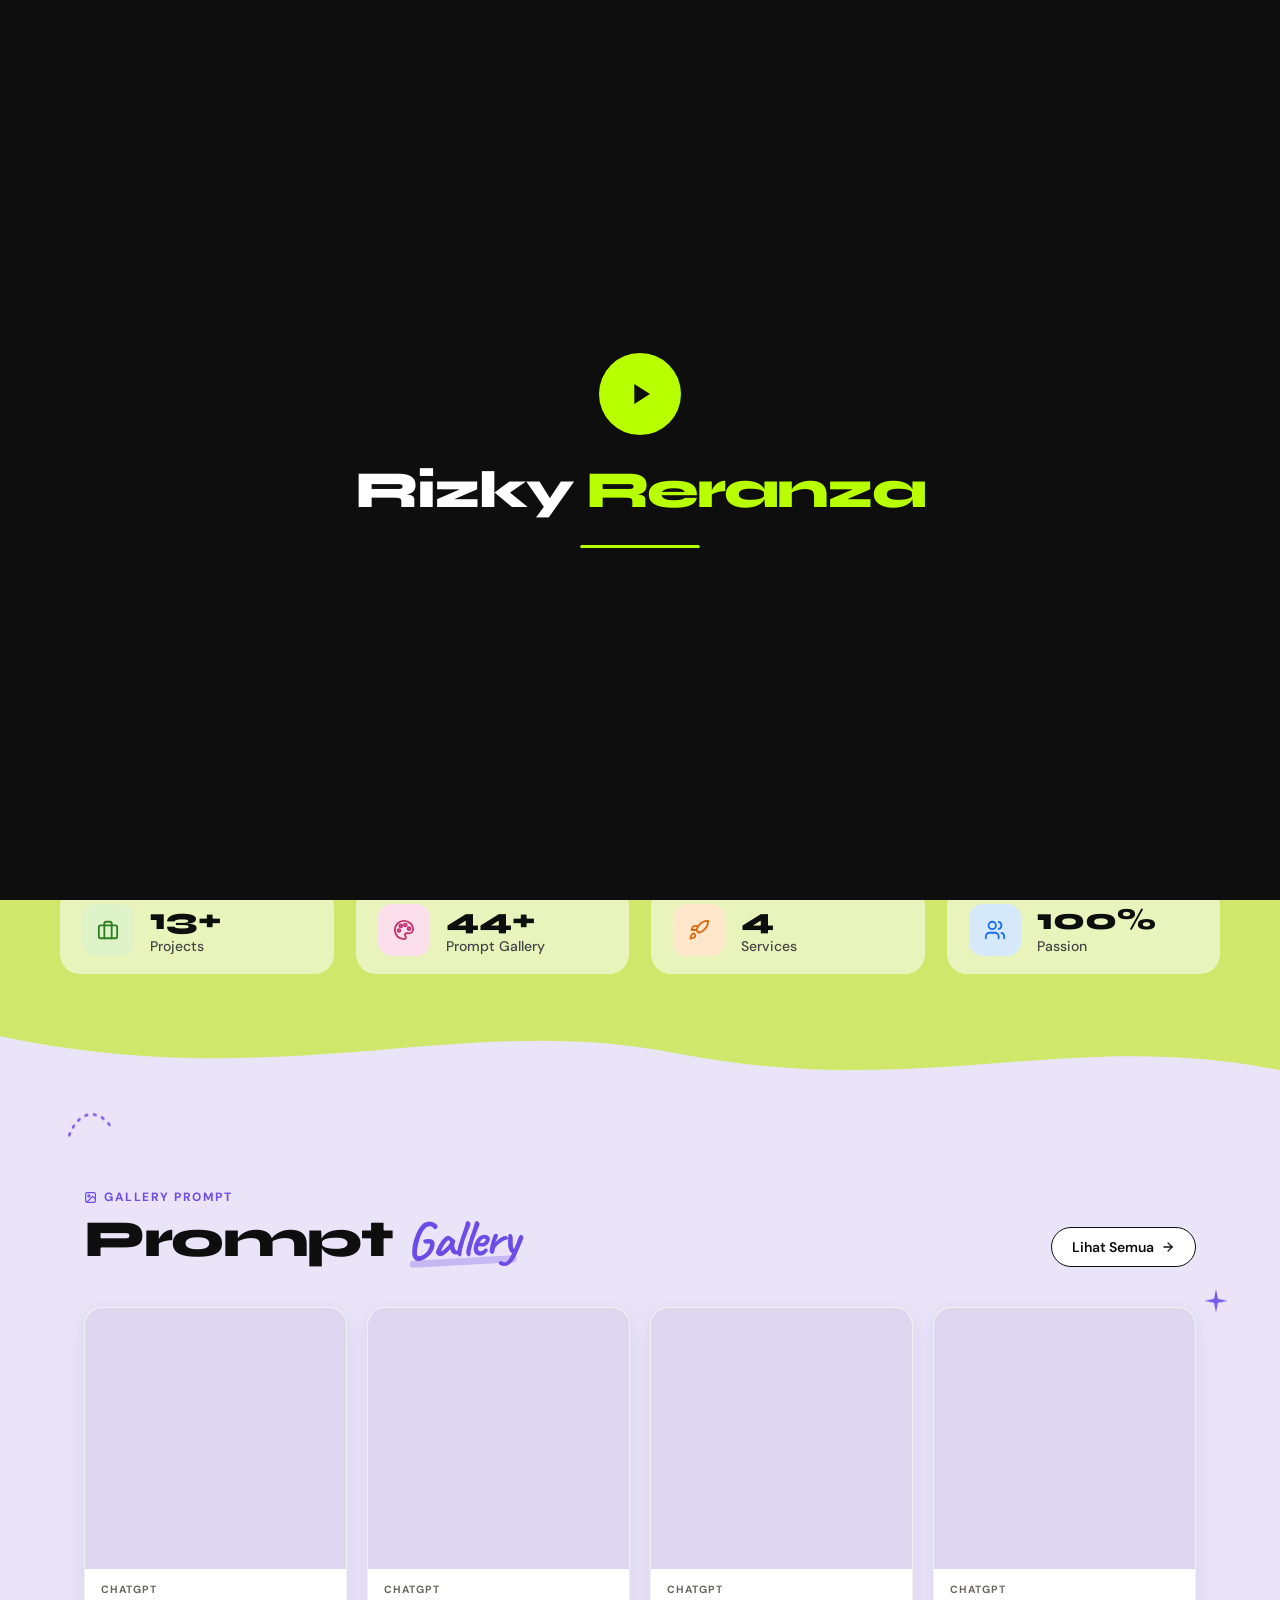
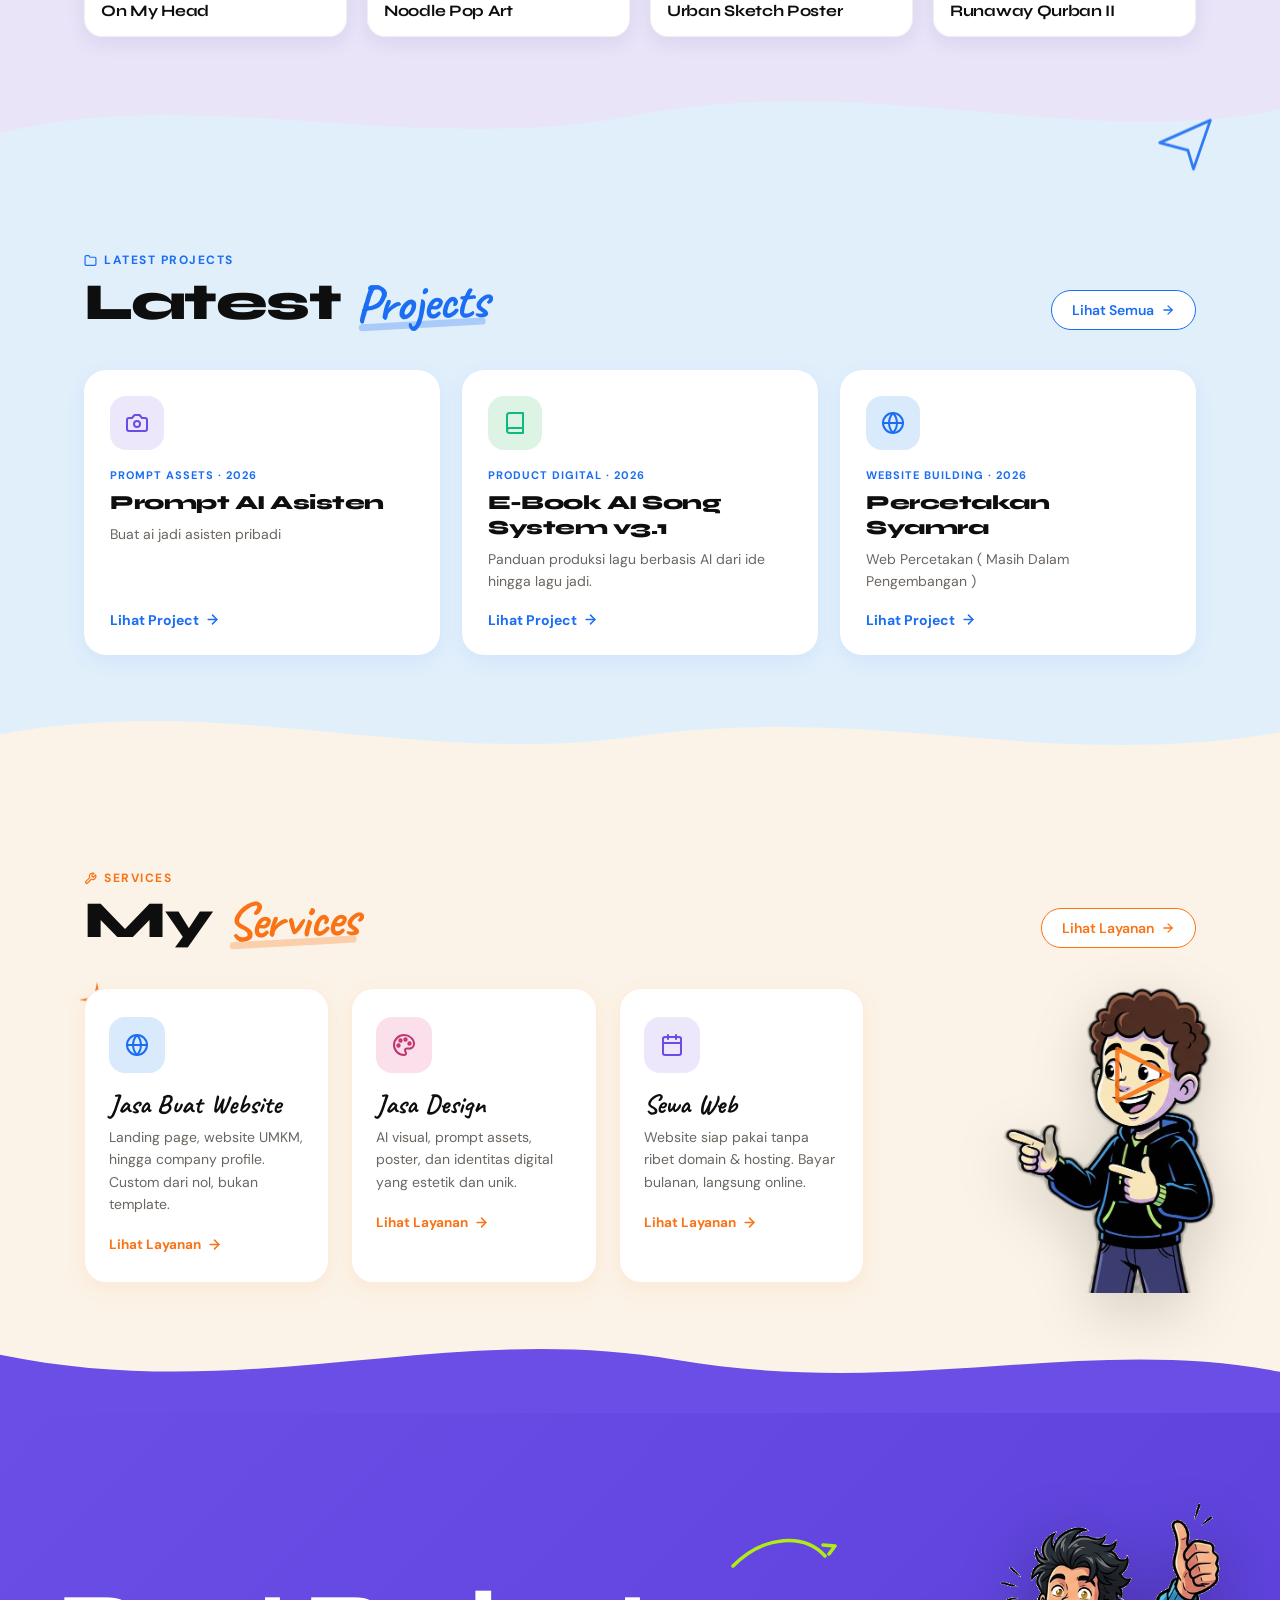
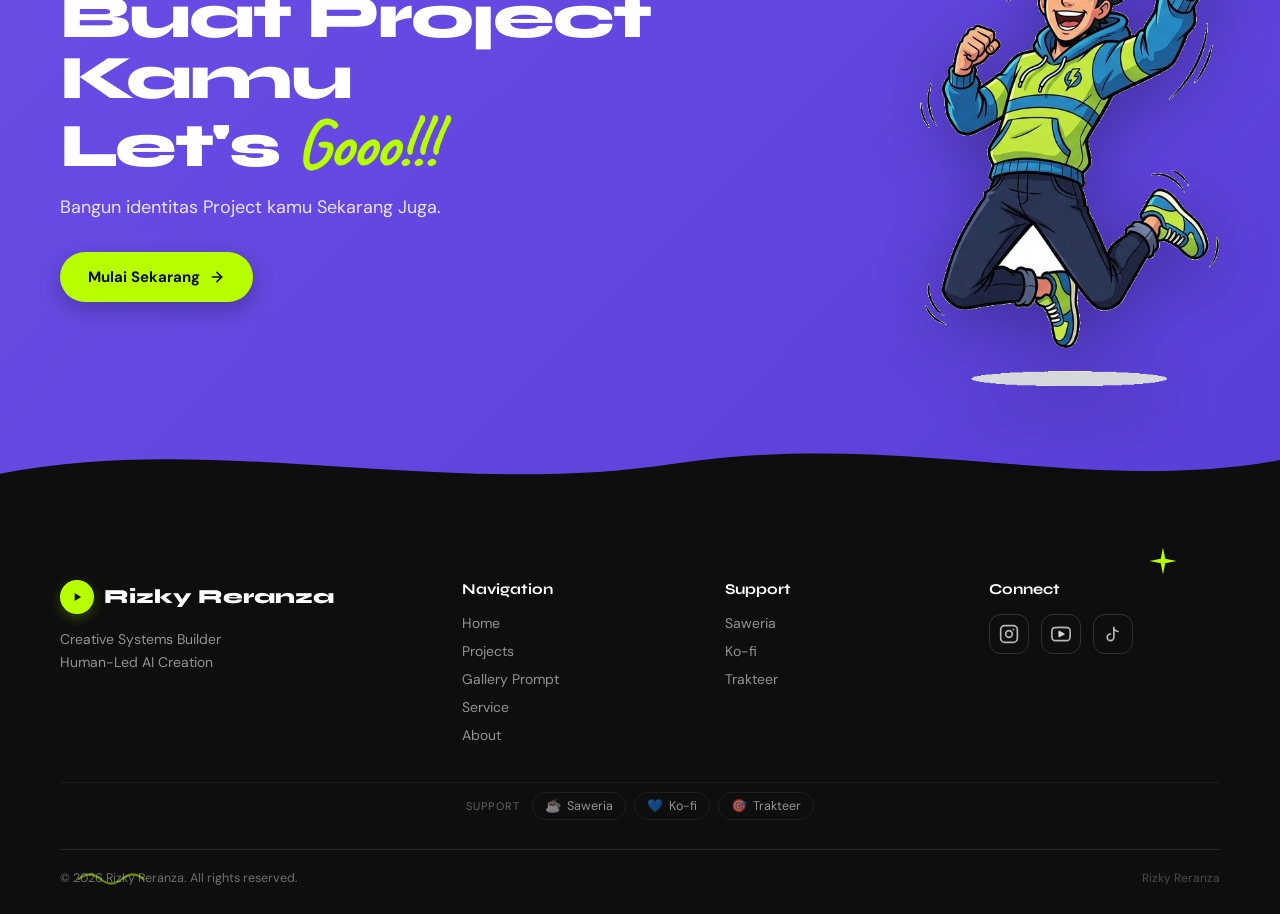
==== index.html @ e00b77de "Add files via upload" ====
<!DOCTYPE html>
<html lang="id">
<head>
  <meta charset="UTF-8"/>
  <meta name="viewport" content="width=device-width, initial-scale=1.0"/>
  <title>Rizky Reranza | Creative Content Creator</title>
  <meta name="description" content="Content Creator yang berfokus pada karya hiburan, edukatif, dan inspiratif dengan pendekatan kreatif dan inovatif."/>
  <meta name="author" content="Rizky Reranza"/>
  <meta name="robots" content="index, follow"/>
  <link rel="canonical" href="https://ikyshinicy.xyz"/>
  <link rel="icon" type="image/x-icon" href="https://raw.githubusercontent.com/ikyshinicy/rizkyreranza/main/assets/img/favicon.ico">

  <meta property="og:title" content="Rizky Reranza | Creative Content Creator"/>
  <meta property="og:description" content="Content Creator yang berfokus pada karya hiburan, edukatif, dan inspiratif dengan pendekatan kreatif dan inovatif."/>
  <meta property="og:type" content="website"/>
  <meta property="og:url" content="https://ikyshinicy.xyz"/>

  <link rel="preconnect" href="https://fonts.googleapis.com"/>
  <link rel="preconnect" href="https://fonts.gstatic.com" crossorigin/>
  <link href="https://fonts.googleapis.com/css2?family=Syne:wght@700;800&family=DM+Sans:wght@300;400;500;600;700&family=Caveat:wght@600;700&display=swap" rel="stylesheet"/>
  <script src="js/colorizer.js" defer></script>
  <link rel="stylesheet" href="css/theme.css"/>
</head>
<body>

<!-- SPLASH SCREEN -->
<div id="splash">
  <div class="splash-logo">
    <svg width="34" height="34" viewBox="0 0 24 24" fill="#0E0E0E"><path d="M8 5v14l11-7z"/></svg>
  </div>
  <div class="splash-name">Rizky <span>Reranza</span></div>
  <div class="splash-bar"><div class="splash-bar-fill"></div></div>
</div>
<script>
  window.addEventListener('DOMContentLoaded', () => {
    setTimeout(() => {
      const s = document.getElementById('splash');
      s.classList.add('hide');
      setTimeout(() => { s.style.display = 'none'; }, 800);
    }, 2000);
  });
</script>

<div class="noise"></div>

<!-- ============ HEADER ============ -->
<header>
  <a href="index.html" class="logo">
    <span class="logo-dot" id="music-btn" onclick="toggleMusic()" title="Play / Pause musik">
      <svg class="play-icon" width="14" height="14" viewBox="0 0 24 24" fill="#0E0E0E"><path d="M8 5v14l11-7z"/></svg>
      <svg class="pause-icon" width="13" height="13" viewBox="0 0 24 24" fill="#0E0E0E"><rect x="6" y="5" width="4" height="14" rx="1"/><rect x="14" y="5" width="4" height="14" rx="1"/></svg>
    </span>
    Rizky Reranza
  </a>
  <nav id="main-nav">
    <a href="index.html" class="active">Home</a>
    <a href="projects.html">Projects</a>
    <a href="galleryprompt.html">Gallery Prompt</a>
    <a href="service.html">Service</a>
    <a href="about.html">About</a>
  </nav>
  <div class="header-right">
    <a href="about.html" class="nav-cta">Contact Me
      <svg width="15" height="15" viewBox="0 0 24 24" fill="none" stroke="currentColor" stroke-width="2.4" stroke-linecap="round" stroke-linejoin="round"><line x1="5" y1="12" x2="19" y2="12"/><polyline points="12 5 19 12 12 19"/></svg>
    </a>
    <div class="menu-btn" id="menu-btn" onclick="toggleMenu()"><span></span><span></span><span></span></div>
  </div>
</header>

<main>
  <!-- ============ HERO ============ -->
  <section class="hero">
    <!-- decorative doodles -->
    <svg class="doodle doodle-spark d1" viewBox="0 0 40 40"><path d="M20 2 L23 17 L38 20 L23 23 L20 38 L17 23 L2 20 L17 17 Z" fill="#0E0E0E"/></svg>
    <svg class="doodle doodle-spark d2" viewBox="0 0 40 40"><path d="M20 2 L23 17 L38 20 L23 23 L20 38 L17 23 L2 20 L17 17 Z" fill="#08A8F5"/></svg>

    <div class="hero-inner">
      <div class="hero-left">
        <div class="hero-badge">
          <svg width="14" height="14" viewBox="0 0 24 24" fill="#0E0E0E"><path d="M12 2 L14 9 L21 10 L14 12 L12 19 L10 12 L3 10 L10 9 Z"/></svg>
          Content Creator · Creative Systems Builder · Human-Led AI Creation
        </div>
        <h1>Creative<br><span class="brush-word">Content</span><br>Creator</h1>
        <p class="hero-sub" id="hero-bio">Content Creator yang berfokus pada karya Hiburan, Edukatif, dan Inspiratif dengan pendekatan Kreatif dan Inovatif.</p>

        <div class="hero-actions">
          <a href="https://saweria.co/ikyshinicy" target="_blank" rel="noopener" class="btn btn-primary">
            Traktir Saya Kopi
            <svg width="17" height="17" viewBox="0 0 24 24" fill="none" stroke="currentColor" stroke-width="2" stroke-linecap="round" stroke-linejoin="round"><path d="M17 8h1a4 4 0 1 1 0 8h-1"/><path d="M3 8h14v9a4 4 0 0 1-4 4H7a4 4 0 0 1-4-4z"/><line x1="6" y1="2" x2="6" y2="4"/><line x1="10" y1="2" x2="10" y2="4"/><line x1="14" y1="2" x2="14" y2="4"/></svg>
          </a>
          <a href="projects.html" class="btn btn-secondary">Lihat Karya</a>
        </div>

        <div class="hero-donate">
          <a href="https://saweria.co/ikyshinicy" target="_blank" rel="noopener" class="pill-support">
            <span class="pill-ic" style="background:#7C3AED">
              <svg width="12" height="12" viewBox="0 0 24 24" fill="none" stroke="#fff" stroke-width="2.2" stroke-linecap="round" stroke-linejoin="round"><path d="M17 8h1a4 4 0 1 1 0 8h-1"/><path d="M3 8h14v9a4 4 0 0 1-4 4H7a4 4 0 0 1-4-4z"/></svg>
            </span>Saweria</a>
          <a href="https://ko-fi.com/ikyshinicy" target="_blank" rel="noopener" class="pill-support">
            <span class="pill-ic" style="background:#08A8F5">
              <svg width="12" height="12" viewBox="0 0 24 24" fill="#fff"><path d="M20.8 4.6a5.5 5.5 0 0 0-7.8 0L12 5.6l-1-1a5.5 5.5 0 1 0-7.8 7.8L12 21l8.8-8.6a5.5 5.5 0 0 0 0-7.8z"/></svg>
            </span>Ko-Fi</a>
          <a href="https://trakteer.id/ikyshinicy/tip" target="_blank" rel="noopener" class="pill-support">
            <span class="pill-ic" style="background:#F97316">
              <svg width="12" height="12" viewBox="0 0 24 24" fill="none" stroke="#fff" stroke-width="2.2" stroke-linecap="round" stroke-linejoin="round"><circle cx="12" cy="12" r="9"/><circle cx="12" cy="12" r="1.5" fill="#fff"/></svg>
            </span>Trakteer</a>
        </div>
      </div>

      <div class="hero-right">
        <div class="blob blob-sky"></div>
        <div class="blob blob-lime"></div>
        <svg class="doodle hero-whoosh" viewBox="0 0 120 40"><path d="M4 30 C30 6 60 6 88 24" fill="none" stroke="#0E0E0E" stroke-width="3" stroke-linecap="round"/><path d="M92 22 l10 -2 -4 10" fill="none" stroke="#0E0E0E" stroke-width="3" stroke-linecap="round" stroke-linejoin="round"/></svg>
        <img class="hero-illustration float-slow" src="assets/img/generated/hero-final.png" alt="Rizky Reranza creative studio illustration"/>
      </div>
    </div>

    <div class="wave-divider"><svg viewBox="0 0 1440 120" preserveAspectRatio="none"><path d="M0,64 C240,120 480,20 720,54 C960,88 1200,38 1440,72 L1440,120 L0,120 Z" fill="var(--lime-soft)"/></svg></div>
  </section>

  <!-- ============ STATS ============ -->
  <section class="stats-section">
    <div class="stats-inner">
      <div class="stat-card">
        <span class="stat-ic" style="background:#DFF3C9;color:#2f7d1f">
          <svg width="22" height="22" viewBox="0 0 24 24" fill="none" stroke="currentColor" stroke-width="2" stroke-linecap="round" stroke-linejoin="round"><rect x="2" y="7" width="20" height="14" rx="2"/><path d="M16 21V5a2 2 0 0 0-2-2h-4a2 2 0 0 0-2 2v16"/></svg>
        </span>
        <div><div class="stat-num" id="stat-projects">13+</div><div class="stat-label">Projects</div></div>
      </div>
      <div class="stat-card">
        <span class="stat-ic" style="background:#FBE0EC;color:#c23370">
          <svg width="22" height="22" viewBox="0 0 24 24" fill="none" stroke="currentColor" stroke-width="2" stroke-linecap="round" stroke-linejoin="round"><circle cx="13.5" cy="6.5" r="1.5"/><circle cx="17.5" cy="10.5" r="1.5"/><circle cx="8.5" cy="7.5" r="1.5"/><circle cx="6.5" cy="12.5" r="1.5"/><path d="M12 2a10 10 0 1 0 0 20c1.1 0 2-.9 2-2 0-.5-.2-1-.5-1.3-.3-.3-.5-.7-.5-1.2a2 2 0 0 1 2-2h1.5A4.5 4.5 0 0 0 22 11c0-5-4.5-9-10-9z"/></svg>
        </span>
        <div><div class="stat-num" id="stat-gallery">44+</div><div class="stat-label">Prompt Gallery</div></div>
      </div>
      <div class="stat-card">
        <span class="stat-ic" style="background:#FFE7CC;color:#d96a12">
          <svg width="22" height="22" viewBox="0 0 24 24" fill="none" stroke="currentColor" stroke-width="2" stroke-linecap="round" stroke-linejoin="round"><path d="M4.5 16.5c-1.5 1.26-2 5-2 5s3.74-.5 5-2c.71-.84.7-2.13-.09-2.91a2.18 2.18 0 0 0-2.91-.09z"/><path d="M12 15l-3-3a22 22 0 0 1 2-3.95A12.88 12.88 0 0 1 22 2c0 2.72-.78 7.5-6 11a22.35 22.35 0 0 1-4 2z"/><path d="M9 12H4s.55-3.03 2-4c1.62-1.08 5 0 5 0"/></svg>
        </span>
        <div><div class="stat-num" id="stat-services">4</div><div class="stat-label">Services</div></div>
      </div>
      <div class="stat-card">
        <span class="stat-ic" style="background:#D6E9FB;color:#1b6ef3">
          <svg width="22" height="22" viewBox="0 0 24 24" fill="none" stroke="currentColor" stroke-width="2" stroke-linecap="round" stroke-linejoin="round"><path d="M16 21v-2a4 4 0 0 0-4-4H6a4 4 0 0 0-4 4v2"/><circle cx="9" cy="7" r="4"/><path d="M22 21v-2a4 4 0 0 0-3-3.87"/><path d="M16 3.13a4 4 0 0 1 0 7.75"/></svg>
        </span>
        <div><div class="stat-num">100%</div><div class="stat-label">Passion</div></div>
      </div>
    </div>
    <div class="wave-divider"><svg viewBox="0 0 1440 120" preserveAspectRatio="none"><path d="M0,40 C320,110 520,10 760,60 C1040,116 1200,30 1440,80 L1440,120 L0,120 Z" fill="var(--lavender)"/></svg></div>
  </section>

  <!-- ============ PROMPT GALLERY ============ -->
  <section class="gallery-section fade-in">
    <svg class="scroll-doodle" style="width:52px;top:70px;left:5%" viewBox="0 0 60 60"><path d="M6 40 C18 10 40 10 54 30" fill="none" stroke="#6C4BE6" stroke-width="3" stroke-linecap="round" stroke-dasharray="2 8"/></svg>
    <svg class="scroll-doodle" style="width:26px;top:120px;right:4%" viewBox="0 0 40 40"><path d="M20 2 L23 17 L38 20 L23 23 L20 38 L17 23 L2 20 L17 17 Z" fill="#6C4BE6"/></svg>
    <div class="section-inner">
      <div class="section-header">
        <div>
          <span class="eyebrow" style="color:#6C4BE6">
            <svg width="13" height="13" viewBox="0 0 24 24" fill="none" stroke="currentColor" stroke-width="2.2"><rect x="3" y="3" width="18" height="18" rx="3"/><circle cx="9" cy="9" r="2"/><path d="M21 15l-5-5L5 21"/></svg>
            GALLERY PROMPT
          </span>
          <h2 class="section-title">Prompt <span class="brush-word" style="color:#6C4BE6">Gallery</span></h2>
        </div>
        <a href="galleryprompt.html" class="see-all">Lihat Semua
          <svg width="14" height="14" viewBox="0 0 24 24" fill="none" stroke="currentColor" stroke-width="2.2" stroke-linecap="round" stroke-linejoin="round"><line x1="5" y1="12" x2="19" y2="12"/><polyline points="12 5 19 12 12 19"/></svg>
        </a>
      </div>
      <div class="gallery-grid" id="gallery-preview"></div>
    </div>
    <div class="wave-divider"><svg viewBox="0 0 1440 120" preserveAspectRatio="none"><path d="M0,80 C220,20 470,110 720,58 C980,8 1220,100 1440,52 L1440,120 L0,120 Z" fill="var(--lightblue)"/></svg></div>
  </section>

  <!-- ============ LATEST PROJECTS ============ -->
  <section class="projects-section fade-in">
    <svg class="scroll-doodle" style="width:60px;top:60px;right:5%" viewBox="0 0 64 64"><path d="M4 30 L58 6 L40 58 L34 38 Z" fill="none" stroke="#1b6ef3" stroke-width="3" stroke-linejoin="round"/></svg>
    <div class="section-inner">
      <div class="section-header">
        <div>
          <span class="eyebrow" style="color:#1b6ef3">
            <svg width="13" height="13" viewBox="0 0 24 24" fill="none" stroke="currentColor" stroke-width="2.2" stroke-linecap="round" stroke-linejoin="round"><path d="M22 19a2 2 0 0 1-2 2H4a2 2 0 0 1-2-2V5a2 2 0 0 1 2-2h5l2 3h9a2 2 0 0 1 2 2z"/></svg>
            LATEST PROJECTS
          </span>
          <h2 class="section-title">Latest <span class="brush-word" style="color:#1b6ef3">Projects</span></h2>
        </div>
        <a href="projects.html" class="see-all see-all-blue">Lihat Semua
          <svg width="14" height="14" viewBox="0 0 24 24" fill="none" stroke="currentColor" stroke-width="2.2" stroke-linecap="round" stroke-linejoin="round"><line x1="5" y1="12" x2="19" y2="12"/><polyline points="12 5 19 12 12 19"/></svg>
        </a>
      </div>
      <div class="projects-grid" id="projects-preview"></div>
    </div>
    <div class="wave-divider"><svg viewBox="0 0 1440 120" preserveAspectRatio="none"><path d="M0,60 C260,10 460,100 720,62 C980,24 1180,104 1440,58 L1440,120 L0,120 Z" fill="var(--cream)"/></svg></div>
  </section>

  <!-- ============ SERVICES ============ -->
  <section class="services-section fade-in">
    <svg class="scroll-doodle" style="width:40px;top:70px;left:6%" viewBox="0 0 40 40"><path d="M20 2 L23 17 L38 20 L23 23 L20 38 L17 23 L2 20 L17 17 Z" fill="#F97316"/></svg>
    <img class="services-illustration float-slow" src="assets/img/generated/services-final.png" alt="Illustration"/>
    <svg class="doodle svc-play" viewBox="0 0 90 90"><polygon points="20,15 80,45 20,75" fill="none" stroke="#F97316" stroke-width="5" stroke-linejoin="round"/></svg>
    <div class="section-inner">
      <div class="section-header">
        <div>
          <span class="eyebrow" style="color:#F97316">
            <svg width="13" height="13" viewBox="0 0 24 24" fill="none" stroke="currentColor" stroke-width="2.2" stroke-linecap="round" stroke-linejoin="round"><path d="M14.7 6.3a1 1 0 0 0 0 1.4l1.6 1.6a1 1 0 0 0 1.4 0l3.77-3.77a6 6 0 0 1-7.94 7.94l-6.91 6.91a2.12 2.12 0 0 1-3-3l6.91-6.91a6 6 0 0 1 7.94-7.94l-3.76 3.76z"/></svg>
            SERVICES
          </span>
          <h2 class="section-title">My <span class="brush-word" style="color:#F97316">Services</span></h2>
        </div>
        <a href="service.html" class="see-all see-all-orange">Lihat Layanan
          <svg width="14" height="14" viewBox="0 0 24 24" fill="none" stroke="currentColor" stroke-width="2.2" stroke-linecap="round" stroke-linejoin="round"><line x1="5" y1="12" x2="19" y2="12"/><polyline points="12 5 19 12 12 19"/></svg>
        </a>
      </div>
      <div class="services-grid" id="services-grid"></div>
    </div>
    <div class="wave-divider"><svg viewBox="0 0 1440 120" preserveAspectRatio="none"><path d="M0,50 C280,110 500,10 760,56 C1020,102 1220,26 1440,70 L1440,120 L0,120 Z" fill="var(--purple)"/></svg></div>
  </section>

  <!-- ============ CTA ============ -->
  <section class="cta-section fade-in">
    <svg class="doodle cta-arrow" viewBox="0 0 120 60"><path d="M8 40 C40 8 80 8 100 30" fill="none" stroke="#B8FF00" stroke-width="3.5" stroke-linecap="round"/><path d="M104 28 l6 -8 -12 -1" fill="none" stroke="#B8FF00" stroke-width="3.5" stroke-linecap="round" stroke-linejoin="round"/></svg>
    <div class="cta-inner">
      <div class="cta-text">
        <h2>Buat Project Kamu<br>Let's <span class="cta-accent">Gooo!!!</span></h2>
        <p id="cta-line">Bangun identitas Project kamu Sekarang Juga.</p>
        <a href="mailto:hello@ikyshinicy.com" class="btn btn-cta" id="cta-email">Mulai Sekarang
          <svg width="16" height="16" viewBox="0 0 24 24" fill="none" stroke="currentColor" stroke-width="2.4" stroke-linecap="round" stroke-linejoin="round"><line x1="5" y1="12" x2="19" y2="12"/><polyline points="12 5 19 12 12 19"/></svg>
        </a>
      </div>
      <img class="cta-illustration float-slow" src="assets/img/generated/cta-final.png" alt="Illustration"/>
    </div>
    <div class="wave-divider"><svg viewBox="0 0 1440 120" preserveAspectRatio="none"><path d="M0,70 C240,20 500,100 760,58 C1020,18 1220,96 1440,54 L1440,120 L0,120 Z" fill="var(--ink)"/></svg></div>
  </section>
</main>

<!-- ============ FOOTER ============ -->
<footer>
  <svg class="doodle foot-star fs1" viewBox="0 0 40 40"><path d="M20 2 L23 17 L38 20 L23 23 L20 38 L17 23 L2 20 L17 17 Z" fill="#B8FF00"/></svg>
  <svg class="doodle foot-squiggle" viewBox="0 0 100 20"><path d="M2 10 q12 -10 24 0 t24 0 t24 0" fill="none" stroke="#B8FF00" stroke-width="2.5" stroke-linecap="round"/></svg>
  <div class="footer-inner">
    <div class="footer-brand">
      <div class="footer-logo">
        <span class="logo-dot" style="cursor:default">
          <svg width="14" height="14" viewBox="0 0 24 24" fill="#0E0E0E"><path d="M8 5v14l11-7z"/></svg>
        </span>
        Rizky Reranza
      </div>
      <p>Creative Systems Builder<br>Human-Led AI Creation</p>
    </div>
    <div class="footer-col">
      <h4>Navigation</h4>
      <a href="index.html">Home</a>
      <a href="projects.html">Projects</a>
      <a href="galleryprompt.html">Gallery Prompt</a>
      <a href="service.html">Service</a>
      <a href="about.html">About</a>
    </div>
    <div class="footer-col">
      <h4>Support</h4>
      <a href="https://saweria.co/ikyshinicy" target="_blank" rel="noopener">Saweria</a>
      <a href="https://ko-fi.com/ikyshinicy" target="_blank" rel="noopener">Ko-fi</a>
      <a href="https://trakteer.id/ikyshinicy/tip" target="_blank" rel="noopener">Trakteer</a>
    </div>
    <div class="footer-col">
      <h4>Connect</h4>
      <div class="footer-social">
        <a href="https://instagram.com/ikyshinicy" target="_blank" rel="noopener" aria-label="Instagram">
          <svg width="20" height="20" viewBox="0 0 24 24" fill="none" stroke="currentColor" stroke-width="2" stroke-linecap="round" stroke-linejoin="round"><rect x="2" y="2" width="20" height="20" rx="5"/><circle cx="12" cy="12" r="4"/><line x1="17.5" y1="6.5" x2="17.5" y2="6.5"/></svg>
        </a>
        <a href="https://www.youtube.com/@ikyshinicy" target="_blank" rel="noopener" aria-label="YouTube">
          <svg width="20" height="20" viewBox="0 0 24 24" fill="none" stroke="currentColor" stroke-width="2" stroke-linecap="round" stroke-linejoin="round"><path d="M22.54 6.42a2.78 2.78 0 0 0-1.94-2C18.88 4 12 4 12 4s-6.88 0-8.6.42a2.78 2.78 0 0 0-1.94 2A29 29 0 0 0 1 12a29 29 0 0 0 .46 5.58 2.78 2.78 0 0 0 1.94 2C5.12 20 12 20 12 20s6.88 0 8.6-.42a2.78 2.78 0 0 0 1.94-2A29 29 0 0 0 23 12a29 29 0 0 0-.46-5.58z"/><polygon points="9.75 15.02 15.5 12 9.75 8.98 9.75 15.02" fill="currentColor"/></svg>
        </a>
        <a href="https://www.tiktok.com/@ikyshinicy" target="_blank" rel="noopener" aria-label="TikTok">
          <svg width="20" height="20" viewBox="0 0 24 24" fill="none" stroke="currentColor" stroke-width="2" stroke-linecap="round" stroke-linejoin="round"><path d="M9 12a4 4 0 1 0 4 4V4a5 5 0 0 0 5 5"/></svg>
        </a>
      </div>
    </div>
  </div>
  <div class="footer-support"><div id="support-section"></div></div>
  <div class="footer-bottom">
    <span id="footer-copy">© 2026 Rizky Reranza. All rights reserved.</span>
    <a href="admin.html" class="footer-admin">Rizky Reranza</a>
  </div>
</footer>

<!-- Gallery Lightbox -->
<div class="lightbox" id="lightbox" onclick="if(event.target===this)closeLightbox()">
  <div class="lb-panel">
    <button class="lb-close" onclick="closeLightbox()" aria-label="Close">
      <svg width="18" height="18" viewBox="0 0 24 24" fill="none" stroke="#0E0E0E" stroke-width="2.4" stroke-linecap="round"><line x1="6" y1="6" x2="18" y2="18"/><line x1="18" y1="6" x2="6" y2="18"/></svg>
    </button>
    <div class="lb-media"><img id="lb-img" src="" alt=""/></div>
    <div class="lb-content">
      <div class="lb-cat" id="lb-cat"></div>
      <div class="lb-title" id="lb-title"></div>
      <div class="lb-prompt-label">Prompt</div>
      <div class="lb-prompt" id="lb-prompt"></div>
      <div class="lb-actions">
        <button class="lb-copy" id="lb-copy" onclick="copyPrompt()">
          <svg width="16" height="16" viewBox="0 0 24 24" fill="none" stroke="currentColor" stroke-width="2" stroke-linecap="round" stroke-linejoin="round"><rect x="9" y="9" width="13" height="13" rx="2"/><path d="M5 15H4a2 2 0 0 1-2-2V4a2 2 0 0 1 2-2h9a2 2 0 0 1 2 2v1"/></svg>
          <span id="lb-copy-txt">Copy Prompt</span>
        </button>
      </div>
    </div>
  </div>
</div>

<!-- Background Music -->
<audio id="bg-music">
  <source src="https://raw.githubusercontent.com/ikyshinicy/rizkyreranza/main/assets/audio/niwo-tak-takut-letih.mp3" type="audio/mpeg">
</audio>

<script src="js/data.js"></script>
<script src="js/home.js"></script>
</body>
</html>
---- css/theme.css ----
/* ============================================================
   Rizky Reranza — Playful Editorial Redesign Theme
   theme.css
   ============================================================ */

:root {
  --paper: #F7F1E8;
  --ink: #0E0E0E;
  --sky: #08A8F5;
  --blue: #1B6EF3;
  --lime: #B8FF00;
  --lime-soft: #CFE86B;
  --lavender: #E9E4F8;
  --lightblue: #E1EFFB;
  --cream: #FBF3E7;
  --purple: #6B4EE6;
  --purple-2: #5A3ED8;
  --yellow: #FFD21A;
  --orange: #F97316;
  --muted: #6b6560;
  --white: #fff;
  --maxw: 1160px;
}

*, *::before, *::after { box-sizing: border-box; margin: 0; padding: 0; }
html { scroll-behavior: smooth; }
body {
  font-family: 'DM Sans', sans-serif;
  background: var(--paper);
  color: var(--ink);
  overflow-x: hidden;
  -webkit-font-smoothing: antialiased;
}
a { color: inherit; text-decoration: none; }
img { display: block; max-width: 100%; }

.noise {
  position: fixed; inset: 0; pointer-events: none; opacity: .05; z-index: 9998;
  background-image: url("data:image/svg+xml,%3Csvg viewBox='0 0 200 200' xmlns='http://www.w3.org/2000/svg'%3E%3Cfilter id='n'%3E%3CfeTurbulence type='fractalNoise' baseFrequency='.9' numOctaves='4'/%3E%3C/filter%3E%3Crect width='100%25' height='100%25' filter='url(%23n)'/%3E%3C/svg%3E");
  background-size: 180px; mix-blend-mode: multiply;
}

/* ---------- Typography helpers ---------- */
.brush-word {
  font-family: 'Caveat', cursive;
  font-weight: 700;
  color: var(--lime);
  display: inline-block;
  line-height: .8;
  transform: rotate(-2deg);
  position: relative;
}
h1 .brush-word { font-size: 1.18em; margin: 0 -0.04em; }
.section-title .brush-word { position: relative; padding-bottom: 6px; }
.section-title .brush-word::after {
  content: ''; position: absolute; left: 2%; right: 2%; bottom: 2px; height: 7px;
  background: currentColor; opacity: .28; border-radius: 999px; transform: rotate(-1.2deg);
}

/* ---------- Header ---------- */
header {
  position: fixed; z-index: 1000; top: 0; left: 0; right: 0;
  display: flex; align-items: center; justify-content: space-between;
  padding: 14px max(24px, calc(50% - var(--maxw)/2));
  background: rgba(247,241,232,.82); backdrop-filter: blur(14px);
  border-bottom: 1px solid rgba(14,14,14,.08);
}
.logo {
  font-family: 'Syne', sans-serif; font-weight: 800; font-size: 21px; letter-spacing: -.5px;
  display: flex; align-items: center; gap: 11px;
}
.logo-dot {
  display: inline-flex; align-items: center; justify-content: center;
  background: var(--lime); border-radius: 50%; width: 34px; height: 34px;
  box-shadow: 0 4px 12px rgba(120,180,0,.35);
  cursor: pointer; transition: transform .18s; flex-shrink: 0;
}
.logo-dot:hover { transform: scale(1.08) rotate(-6deg); }
.logo-dot .pause-icon { display: none; }
nav { display: flex; gap: 4px; align-items: center; }
nav a {
  font-size: 14px; font-weight: 500; padding: 8px 15px; border-radius: 999px;
  transition: color .2s, background .2s; position: relative; color: #2a2a2a;
}
nav a:hover { background: rgba(14,14,14,.05); }
nav a.active { color: var(--ink); font-weight: 700; }
nav a.active::after {
  content: ''; position: absolute; left: 15px; right: 15px; bottom: 2px; height: 3px;
  background: var(--lime); border-radius: 999px;
}
.header-right { display: flex; align-items: center; gap: 12px; }
.nav-cta {
  display: inline-flex; align-items: center; gap: 7px;
  background: var(--ink); color: var(--white); font-weight: 600; font-size: 14px;
  padding: 11px 22px; border-radius: 999px; transition: all .2s;
}
.nav-cta:hover { background: var(--blue); transform: translateY(-2px); }
.menu-btn { display: none; flex-direction: column; gap: 5px; cursor: pointer; padding: 6px; }
.menu-btn span { display: block; width: 22px; height: 2px; background: var(--ink); border-radius: 2px; transition: .3s; }

/* ---------- Section base ---------- */
main section { position: relative; }
.section-inner { max-width: var(--maxw); margin: 0 auto; padding: 0 24px; position: relative; z-index: 2; }
.wave-divider { position: absolute; left: 0; right: 0; bottom: -1px; width: 100%; line-height: 0; z-index: 1; }
.wave-divider svg { width: 100%; height: clamp(60px, 8vw, 120px); display: block; }

.eyebrow {
  display: inline-flex; align-items: center; gap: 7px;
  font-size: 12px; font-weight: 700; letter-spacing: 1.5px; text-transform: uppercase;
  margin-bottom: 8px;
}
.section-title {
  font-family: 'Syne', sans-serif; font-weight: 800;
  font-size: clamp(30px, 5vw, 52px); letter-spacing: -1.5px; line-height: 1;
}
.section-header {
  display: flex; align-items: flex-end; justify-content: space-between;
  margin-bottom: 40px; flex-wrap: wrap; gap: 16px;
}
.see-all {
  display: inline-flex; align-items: center; gap: 7px;
  font-size: 14px; font-weight: 600; padding: 10px 20px; border-radius: 999px;
  border: 1.5px solid var(--ink); background: var(--white); transition: all .2s;
}
.see-all:hover { background: var(--ink); color: var(--white); transform: translateY(-2px); }
.see-all-blue { border-color: var(--blue); color: var(--blue); }
.see-all-blue:hover { background: var(--blue); color: var(--white); }
.see-all-orange { border-color: var(--orange); color: var(--orange); }
.see-all-orange:hover { background: var(--orange); color: var(--white); }

/* ---------- Buttons ---------- */
.btn {
  display: inline-flex; align-items: center; gap: 9px; font-weight: 600; font-size: 15px;
  padding: 15px 28px; border-radius: 999px; cursor: pointer; transition: all .22s; border: none;
}
.btn-primary { background: var(--ink); color: var(--white); box-shadow: 0 8px 20px rgba(14,14,14,.22); }
.btn-primary:hover { transform: translateY(-3px); box-shadow: 0 12px 26px rgba(14,14,14,.28); }
.btn-secondary { background: var(--white); color: var(--ink); border: 2px solid var(--ink); }
.btn-secondary:hover { transform: translateY(-3px); background: var(--paper); }
.btn-cta { background: var(--lime); color: var(--ink); font-weight: 700; box-shadow: 0 8px 22px rgba(0,0,0,.25); }
.btn-cta:hover { transform: translateY(-3px); box-shadow: 0 12px 28px rgba(0,0,0,.3); }

/* ---------- HERO ---------- */
.hero {
  padding: 140px 24px 130px; background: var(--paper); overflow: hidden;
}
.hero-inner {
  max-width: var(--maxw); margin: 0 auto; position: relative; z-index: 2;
  display: grid; grid-template-columns: 1.05fr .95fr; gap: 40px; align-items: center;
}
.hero-badge {
  display: inline-flex; align-items: center; gap: 9px; font-size: 12.5px; font-weight: 600;
  padding: 9px 18px; background: var(--lime); border-radius: 999px;
  box-shadow: 0 6px 16px rgba(120,180,0,.28); margin-bottom: 26px;
  animation: fadeUp .6s ease both;
}
.hero h1 {
  font-family: 'Syne', sans-serif; font-weight: 800; text-transform: uppercase;
  font-size: clamp(46px, 6.6vw, 88px); line-height: .9; letter-spacing: -2.5px;
  animation: fadeUp .7s .1s ease both;
}
.hero-sub {
  margin-top: 24px; font-size: clamp(15px, 1.4vw, 18px); line-height: 1.65;
  color: var(--muted); max-width: 460px; animation: fadeUp .7s .2s ease both;
}
.hero-actions { display: flex; gap: 14px; margin-top: 32px; flex-wrap: wrap; animation: fadeUp .7s .3s ease both; }
.hero-donate { display: flex; gap: 12px; margin-top: 18px; flex-wrap: wrap; animation: fadeUp .7s .38s ease both; }
.pill-support {
  display: inline-flex; align-items: center; gap: 8px; font-weight: 600; font-size: 13.5px;
  padding: 9px 18px 9px 9px; background: var(--white); border: 1.5px solid rgba(14,14,14,.12);
  border-radius: 999px; transition: all .2s;
}
.pill-support:hover { transform: translateY(-2px); border-color: var(--ink); box-shadow: 0 6px 14px rgba(0,0,0,.08); }
.pill-ic { display: inline-flex; align-items: center; justify-content: center; width: 24px; height: 24px; border-radius: 50%; }

.hero-right { position: relative; display: flex; align-items: center; justify-content: center; min-height: 420px; }
.hero-illustration { width: 118%; max-width: 640px; filter: drop-shadow(0 24px 40px rgba(0,0,0,.18)); position: relative; z-index: 2; }
.blob { position: absolute; border-radius: 46% 54% 60% 40% / 52% 44% 56% 48%; z-index: 1; }
.blob-sky { width: 380px; height: 380px; background: rgba(8,168,245,.16); right: 2%; top: 8%; animation: blobFloat 9s ease-in-out infinite; }
.blob-lime { width: 220px; height: 220px; background: rgba(184,255,0,.28); left: 0; bottom: 6%; animation: blobFloat 11s ease-in-out infinite reverse; }

/* ---------- Doodles ---------- */
.doodle { position: absolute; pointer-events: none; z-index: 3; }
.doodle-spark { width: 26px; }
.d1 { top: 20%; left: 46%; animation: twinkle 3s ease-in-out infinite; }
.d2 { top: 62%; left: 40%; width: 18px; animation: twinkle 3.6s .5s ease-in-out infinite; }
.hero-whoosh { width: 110px; top: 6%; left: 8%; opacity: .8; }
.float-slow { animation: floaty 5.5s ease-in-out infinite; }

/* ---------- STATS ---------- */
.stats-section { background: var(--lime-soft); padding: 60px 24px 130px; }
.stats-inner {
  max-width: var(--maxw); margin: 0 auto; position: relative; z-index: 2;
  display: grid; grid-template-columns: repeat(4, 1fr); gap: 22px;
}
.stat-card {
  display: flex; align-items: center; gap: 16px;
  background: rgba(255,255,255,.55); border-radius: 20px; padding: 18px 22px;
}
.stat-ic { display: inline-flex; align-items: center; justify-content: center; width: 52px; height: 52px; border-radius: 14px; flex-shrink: 0; }
.stat-num { font-family: 'Syne', sans-serif; font-weight: 800; font-size: 30px; line-height: 1; }
.stat-label { font-size: 14px; color: #444; margin-top: 3px; font-weight: 500; }

/* ---------- GALLERY ---------- */
.gallery-section { background: var(--lavender); padding: 84px 0 130px; }
.gallery-grid { display: grid; grid-template-columns: repeat(4, 1fr); gap: 20px; }
.gallery-card {
  background: var(--white); border: 1px solid rgba(14,14,14,.06); border-radius: 18px;
  overflow: hidden; transition: transform .25s, box-shadow .25s; box-shadow: 0 6px 18px rgba(90,70,160,.1);
}
.gallery-card:hover { transform: translateY(-6px); box-shadow: 0 16px 34px rgba(90,70,160,.2); }
.gallery-img { width: 100%; aspect-ratio: 1/1; background: #ddd6ee; overflow: hidden; }
.gallery-img img { width: 100%; height: 100%; object-fit: cover; transition: transform .4s; }
.gallery-card:hover .gallery-img img { transform: scale(1.06); }
.gallery-body { padding: 14px 16px 16px; }
.gallery-cat { font-size: 10.5px; font-weight: 700; letter-spacing: 1px; text-transform: uppercase; color: var(--muted); margin-bottom: 5px; }
.gallery-title { font-family: 'Syne', sans-serif; font-weight: 700; font-size: 16px; letter-spacing: -.3px; }

/* ---------- PROJECTS ---------- */
.projects-section { background: var(--lightblue); padding: 84px 0 130px; }
.projects-grid { display: grid; grid-template-columns: repeat(3, 1fr); gap: 22px; }
.project-card {
  background: var(--white); border-radius: 22px; padding: 26px; transition: transform .25s, box-shadow .25s;
  box-shadow: 0 6px 20px rgba(27,110,243,.08); display: flex; flex-direction: column;
}
.project-card:hover { transform: translateY(-6px); box-shadow: 0 16px 36px rgba(27,110,243,.18); }
.project-ic { display: inline-flex; align-items: center; justify-content: center; width: 54px; height: 54px; border-radius: 16px; margin-bottom: 18px; }
.project-cat { font-size: 11px; font-weight: 700; letter-spacing: 1px; text-transform: uppercase; color: var(--blue); margin-bottom: 8px; }
.project-title { font-family: 'Syne', sans-serif; font-weight: 800; font-size: 20px; letter-spacing: -.5px; margin-bottom: 8px; }
.project-desc { font-size: 14px; color: var(--muted); line-height: 1.6; flex: 1; }
.project-link { display: inline-flex; align-items: center; gap: 6px; margin-top: 18px; font-size: 14px; font-weight: 700; color: var(--blue); }
.project-link svg { transition: transform .2s; }
.project-card:hover .project-link svg { transform: translateX(4px); }

/* ---------- SERVICES ---------- */
.services-section { background: var(--cream); padding: 84px 0 130px; overflow: hidden; }
.services-grid { display: grid; grid-template-columns: repeat(3, 1fr); gap: 22px; max-width: 780px; }
.service-card {
  background: var(--white); border: 1px solid rgba(249,115,22,.14); border-radius: 22px;
  padding: 28px 24px; box-shadow: 0 6px 20px rgba(249,115,22,.08); transition: transform .25s, box-shadow .25s;
}
.service-card:hover { transform: translateY(-6px); box-shadow: 0 16px 34px rgba(249,115,22,.18); }
.service-ic { display: inline-flex; align-items: center; justify-content: center; width: 56px; height: 56px; border-radius: 16px; margin-bottom: 18px; }
.service-title { font-family: 'Caveat', cursive; font-weight: 700; font-size: 27px; letter-spacing: 0; margin-bottom: 8px; line-height: 1; }
.service-desc { font-size: 14px; color: var(--muted); line-height: 1.6; margin-bottom: 18px; }
.service-link { display: inline-flex; align-items: center; gap: 6px; font-size: 13.5px; font-weight: 700; color: var(--orange); }
.services-illustration { position: absolute; right: max(24px, calc(50% - var(--maxw)/2)); bottom: 130px; width: 280px; z-index: 2; filter: drop-shadow(0 18px 30px rgba(0,0,0,.16)); }
.svc-play { width: 78px; right: 8%; top: 40%; opacity: .9; }

/* ---------- CTA ---------- */
.cta-section {
  background: linear-gradient(135deg, var(--purple) 0%, var(--purple-2) 100%);
  padding: 90px 24px 130px; color: var(--white); overflow: hidden;
}
.cta-inner {
  max-width: var(--maxw); margin: 0 auto; position: relative; z-index: 2;
  display: flex; align-items: center; justify-content: space-between; gap: 40px; flex-wrap: wrap;
}
.cta-text { flex: 1; min-width: 280px; }
.cta-section h2 { font-family: 'Syne', sans-serif; font-weight: 800; font-size: clamp(34px, 5.5vw, 62px); letter-spacing: -2px; line-height: .98; margin-bottom: 16px; }
.cta-accent { font-family: 'Caveat', cursive; color: var(--lime); font-size: 1.12em; }
.cta-section p { font-size: 18px; color: rgba(255,255,255,.85); max-width: 420px; line-height: 1.6; margin-bottom: 30px; }
.cta-illustration { width: 300px; flex-shrink: 0; filter: drop-shadow(0 18px 32px rgba(0,0,0,.28)); }
.cta-arrow { width: 120px; right: 34%; top: 16%; opacity: .9; z-index: 3; }

/* ---------- FOOTER ---------- */
footer { background: var(--ink); color: var(--white); padding: 64px 24px 28px; position: relative; overflow: hidden; }
.footer-inner {
  max-width: var(--maxw); margin: 0 auto; position: relative; z-index: 2;
  display: grid; grid-template-columns: 1.6fr 1fr 1fr 1fr; gap: 32px;
}
.footer-logo { font-family: 'Syne', sans-serif; font-weight: 800; font-size: 20px; display: flex; align-items: center; gap: 10px; margin-bottom: 14px; }
.footer-brand p { font-size: 14px; color: rgba(255,255,255,.55); line-height: 1.7; }
.footer-col h4 { font-family: 'Syne', sans-serif; font-weight: 700; font-size: 15px; margin-bottom: 16px; }
.footer-col a { display: block; font-size: 14px; color: rgba(255,255,255,.55); margin-bottom: 10px; transition: color .2s; }
.footer-col a:hover { color: var(--lime); }
.footer-social { display: flex; gap: 12px; }
.footer-social a {
  display: inline-flex; align-items: center; justify-content: center; width: 40px; height: 40px;
  border: 1px solid rgba(255,255,255,.15); border-radius: 12px; color: rgba(255,255,255,.7); transition: all .2s;
}
.footer-social a:hover { color: var(--ink); background: var(--lime); border-color: var(--lime); transform: translateY(-2px); }
.footer-support { max-width: var(--maxw); margin: 28px auto 0; position: relative; z-index: 2; }
.footer-bottom {
  max-width: var(--maxw); margin: 20px auto 0; position: relative; z-index: 2;
  display: flex; justify-content: space-between; align-items: center; flex-wrap: wrap; gap: 8px;
  padding-top: 20px; border-top: 1px solid rgba(255,255,255,.1);
  font-size: 12.5px; color: rgba(255,255,255,.4);
}
.footer-admin { color: rgba(255,255,255,.25); font-size: 12px; }
.footer-admin:hover { color: rgba(255,255,255,.5); }
.foot-star { width: 30px; }
.fs1 { top: 30px; right: 8%; animation: twinkle 3s ease-in-out infinite; }
.foot-squiggle { width: 90px; bottom: 26px; left: 6%; opacity: .5; }

/* ---------- Animations ---------- */
@keyframes fadeUp { from { opacity: 0; transform: translateY(22px); } to { opacity: 1; transform: none; } }
@keyframes floaty { 0%,100% { transform: translateY(0); } 50% { transform: translateY(-14px); } }
@keyframes blobFloat { 0%,100% { transform: translate(0,0) scale(1); } 50% { transform: translate(-12px,14px) scale(1.05); } }
@keyframes twinkle { 0%,100% { transform: scale(1); opacity: .9; } 50% { transform: scale(1.3) rotate(15deg); opacity: .5; } }
.fade-in { opacity: 0; transform: translateY(28px); transition: opacity .7s ease, transform .7s ease; }
.fade-in.visible { opacity: 1; transform: none; }

/* ---------- SPLASH ---------- */
#splash {
  position: fixed; inset: 0; z-index: 99999; background: var(--ink);
  display: flex; flex-direction: column; align-items: center; justify-content: center; gap: 24px;
  transition: transform .8s cubic-bezier(.76,0,.24,1);
}
#splash.hide { transform: translateY(-100%); }
.splash-logo {
  width: 82px; height: 82px; border-radius: 50%; background: var(--lime);
  display: flex; align-items: center; justify-content: center;
  animation: splashPulse 1.5s ease-in-out infinite, splashIn .6s cubic-bezier(.34,1.56,.64,1) both;
}
.splash-name { font-family: 'Syne', sans-serif; font-weight: 800; font-size: clamp(30px,7vw,52px); letter-spacing: -2px; color: var(--white); animation: splashIn .7s .2s cubic-bezier(.34,1.56,.64,1) both; }
.splash-name span { color: var(--lime); }
.splash-bar { width: 120px; height: 3px; background: rgba(255,255,255,.12); border-radius: 999px; overflow: hidden; }
.splash-bar-fill { height: 100%; width: 0; background: var(--lime); border-radius: 999px; animation: splashBar 1.8s .3s cubic-bezier(.4,0,.2,1) forwards; }
@keyframes splashIn { from { opacity: 0; transform: translateY(18px) scale(.85); } to { opacity: 1; transform: none; } }
@keyframes splashPulse { 0%,100% { box-shadow: 0 0 0 0 rgba(184,255,0,.4); } 50% { box-shadow: 0 0 0 16px rgba(184,255,0,0); } }
@keyframes splashBar { from { width: 0; } to { width: 100%; } }

/* ---------- Gallery Lightbox ---------- */
.lightbox {
  position: fixed; inset: 0; z-index: 100000; display: none;
  align-items: center; justify-content: center; padding: 24px;
  background: rgba(14,14,14,.72); backdrop-filter: blur(6px);
}
.lightbox.open { display: flex; animation: lbFade .25s ease both; }
@keyframes lbFade { from { opacity: 0; } to { opacity: 1; } }
.lb-panel {
  background: var(--white); border-radius: 24px; overflow: hidden;
  width: min(920px, 100%); max-height: 88vh; display: grid; grid-template-columns: 1.05fr .95fr;
  box-shadow: 0 30px 80px rgba(0,0,0,.4); animation: lbPop .3s cubic-bezier(.34,1.56,.64,1) both;
}
@keyframes lbPop { from { opacity: 0; transform: translateY(16px) scale(.96); } to { opacity: 1; transform: none; } }
.lb-media { background: #ddd6ee; display: flex; align-items: center; justify-content: center; overflow: hidden; }
.lb-media img { width: 100%; height: 100%; object-fit: cover; max-height: 88vh; }
.lb-content { padding: 30px 30px 28px; display: flex; flex-direction: column; overflow-y: auto; }
.lb-cat { font-size: 11px; font-weight: 700; letter-spacing: 1.4px; text-transform: uppercase; color: var(--purple); margin-bottom: 8px; }
.lb-title { font-family: 'Syne', sans-serif; font-weight: 800; font-size: 26px; letter-spacing: -.6px; line-height: 1.05; margin-bottom: 18px; }
.lb-prompt-label { font-size: 12px; font-weight: 700; letter-spacing: .6px; text-transform: uppercase; color: var(--muted); margin-bottom: 8px; }
.lb-prompt {
  font-size: 14px; line-height: 1.65; color: #333; background: #f5f2ec; border: 1px solid rgba(14,14,14,.08);
  border-radius: 14px; padding: 16px; flex: 1; overflow-y: auto; max-height: 300px; white-space: pre-wrap; word-break: break-word;
}
.lb-actions { display: flex; gap: 12px; margin-top: 18px; }
.lb-copy {
  display: inline-flex; align-items: center; gap: 8px; font-weight: 700; font-size: 14px; cursor: pointer;
  padding: 13px 22px; border-radius: 999px; border: none; background: var(--ink); color: var(--white); transition: all .2s;
}
.lb-copy:hover { transform: translateY(-2px); background: var(--purple); }
.lb-copy.copied { background: #16a34a; }
.lb-close {
  position: absolute; top: 20px; right: 22px; width: 42px; height: 42px; border-radius: 50%; cursor: pointer;
  background: var(--white); border: none; display: inline-flex; align-items: center; justify-content: center;
  box-shadow: 0 6px 16px rgba(0,0,0,.25); transition: transform .2s; z-index: 2;
}
.lb-close:hover { transform: rotate(90deg); }
.gallery-card { cursor: pointer; }
@media (max-width: 720px) {
  .lb-panel { grid-template-columns: 1fr; max-height: 90vh; overflow-y: auto; }
  .lb-media { max-height: 42vh; }
  .lb-media img { max-height: 42vh; }
  .lb-content { padding: 22px 20px 24px; }
  .lb-title { font-size: 22px; }
  .lb-prompt { max-height: 200px; }
  .lb-close { top: 12px; right: 12px; }
}

/* ---------- Scroll doodles ---------- */
.scroll-doodle { position: absolute; pointer-events: none; z-index: 2; opacity: 0; transform: translateY(30px) rotate(-6deg); transition: opacity .8s ease, transform .8s cubic-bezier(.34,1.4,.6,1); will-change: transform; }
.scroll-doodle.in { opacity: .9; transform: translateY(0) rotate(0); }
@media (max-width: 768px) { .scroll-doodle { display: none; } }
  .hero-illustration { width: 112%; }
  .services-illustration { width: 220px; bottom: 120px; }
}
@media (max-width: 900px) {
  .footer-inner { grid-template-columns: 1fr 1fr; gap: 28px; }
  .stats-inner { grid-template-columns: repeat(2, 1fr); gap: 16px; }
  .gallery-grid { grid-template-columns: repeat(2, 1fr); }
  .projects-grid { grid-template-columns: 1fr; }
  .services-grid { grid-template-columns: 1fr; max-width: 100%; }
  .services-illustration { display: none; }
  .svc-play { display: none; }
  .cta-illustration { width: 220px; }
}
@media (max-width: 768px) {
  nav { display: none; }
  nav.open {
    display: flex; flex-direction: column; position: absolute; top: 100%; left: 0; right: 0;
    background: var(--paper); padding: 16px; border-bottom: 1px solid rgba(14,14,14,.1); gap: 4px;
  }
  nav.open a { padding: 12px 16px; }
  nav.open a.active::after { display: none; }
  .menu-btn { display: flex; }
  .nav-cta { padding: 9px 15px; font-size: 13px; }
  .wave-divider svg { height: clamp(44px, 9vw, 80px); }

  /* Hero */
  .hero { padding: 100px 20px 76px; }
  .hero-inner { grid-template-columns: 1fr; gap: 4px; }
  .hero-right { order: -1; min-height: auto; margin-bottom: 4px; }
  .hero-illustration { width: 100%; max-width: 460px; margin: 0 auto; }
  .blob-sky { width: 240px; height: 240px; right: 4%; }
  .blob-lime { width: 150px; height: 150px; }
  .hero-whoosh, .doodle-spark { display: none; }
  .hero-badge { font-size: 11.5px; padding: 8px 14px; margin-bottom: 20px; }
  .hero h1 { font-size: clamp(42px, 13vw, 72px); letter-spacing: -1.5px; }
  .hero-sub { max-width: 100%; margin-top: 18px; }
  .hero-actions { margin-top: 26px; }
  .btn { padding: 13px 22px; font-size: 14px; }

  /* Sections spacing */
  .stats-section { padding: 44px 20px 84px; }
  .gallery-section, .projects-section, .services-section { padding: 60px 0 88px; }
  .cta-section { padding: 64px 20px 88px; }
  .section-inner { padding: 0 20px; }
  .section-title { letter-spacing: -1px; }
  .section-header { margin-bottom: 26px; }

  /* Stats */
  .stat-card { padding: 14px 16px; gap: 12px; }
  .stat-ic { width: 44px; height: 44px; border-radius: 12px; }
  .stat-num { font-size: 24px; }

  /* Gallery / Projects */
  .gallery-grid { gap: 14px; }
  .gallery-title { font-size: 15px; }
  .project-card { padding: 22px; }

  /* CTA */
  .cta-inner { flex-direction: column; text-align: center; gap: 24px; }
  .cta-text { text-align: center; }
  .cta-section p { margin-left: auto; margin-right: auto; }
  .cta-arrow { display: none; }
  .cta-illustration { width: 200px; margin: 0 auto; }

  /* Footer */
  .footer-bottom { flex-direction: column; align-items: flex-start; }
  .foot-star, .foot-squiggle { display: none; }
}
@media (max-width: 480px) {
  .hero h1 { font-size: clamp(38px, 15vw, 60px); letter-spacing: -1px; }
  .stats-inner { grid-template-columns: 1fr 1fr; gap: 12px; }
  .stat-card { padding: 12px 12px; gap: 10px; flex-direction: row; }
  .stat-ic { width: 40px; height: 40px; }
  .stat-num { font-size: 21px; }
  .stat-label { font-size: 12px; }
  .gallery-grid { grid-template-columns: 1fr 1fr; gap: 10px; }
  .gallery-body { padding: 11px 12px 13px; }
  .gallery-title { font-size: 13.5px; }
  .gallery-cat { font-size: 9.5px; }
  .footer-inner { grid-template-columns: 1fr 1fr; gap: 22px; }
  .section-title { font-size: clamp(26px, 8vw, 40px); }
  .see-all { padding: 8px 16px; font-size: 13px; }
}
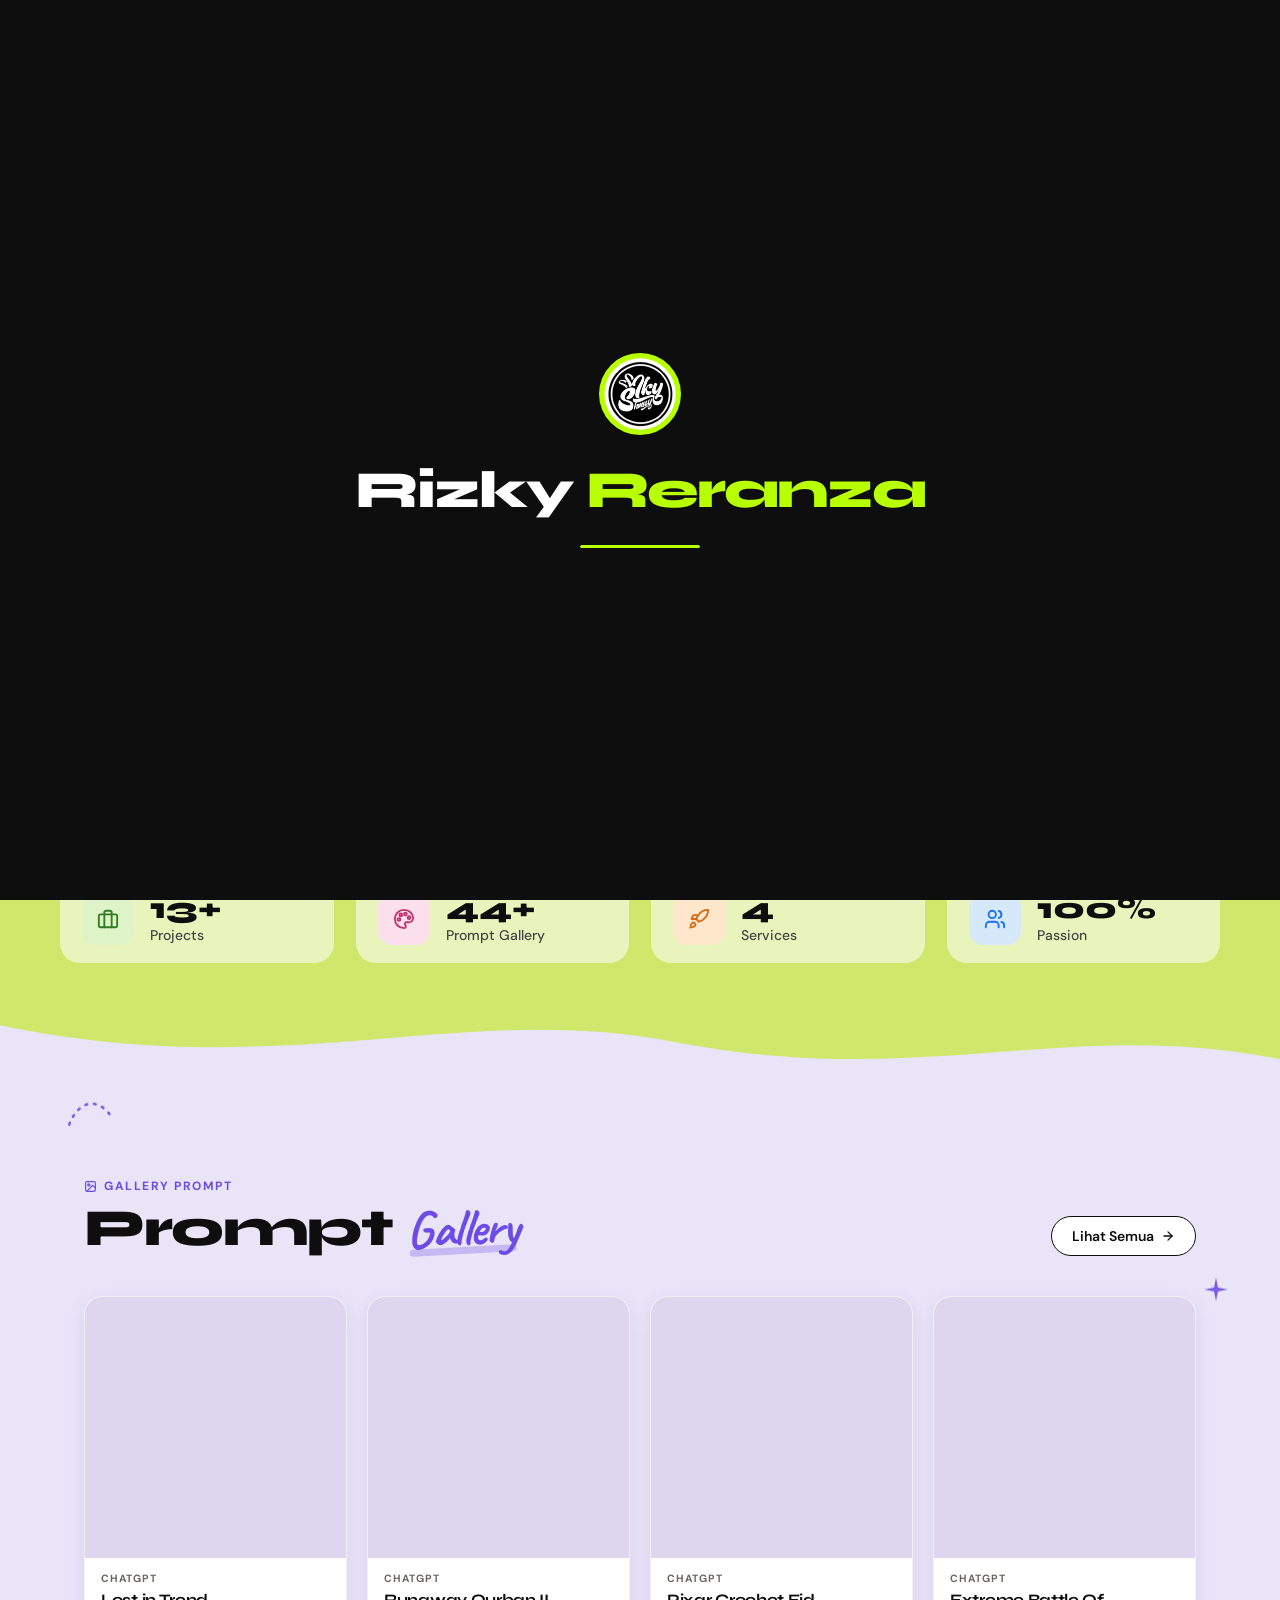
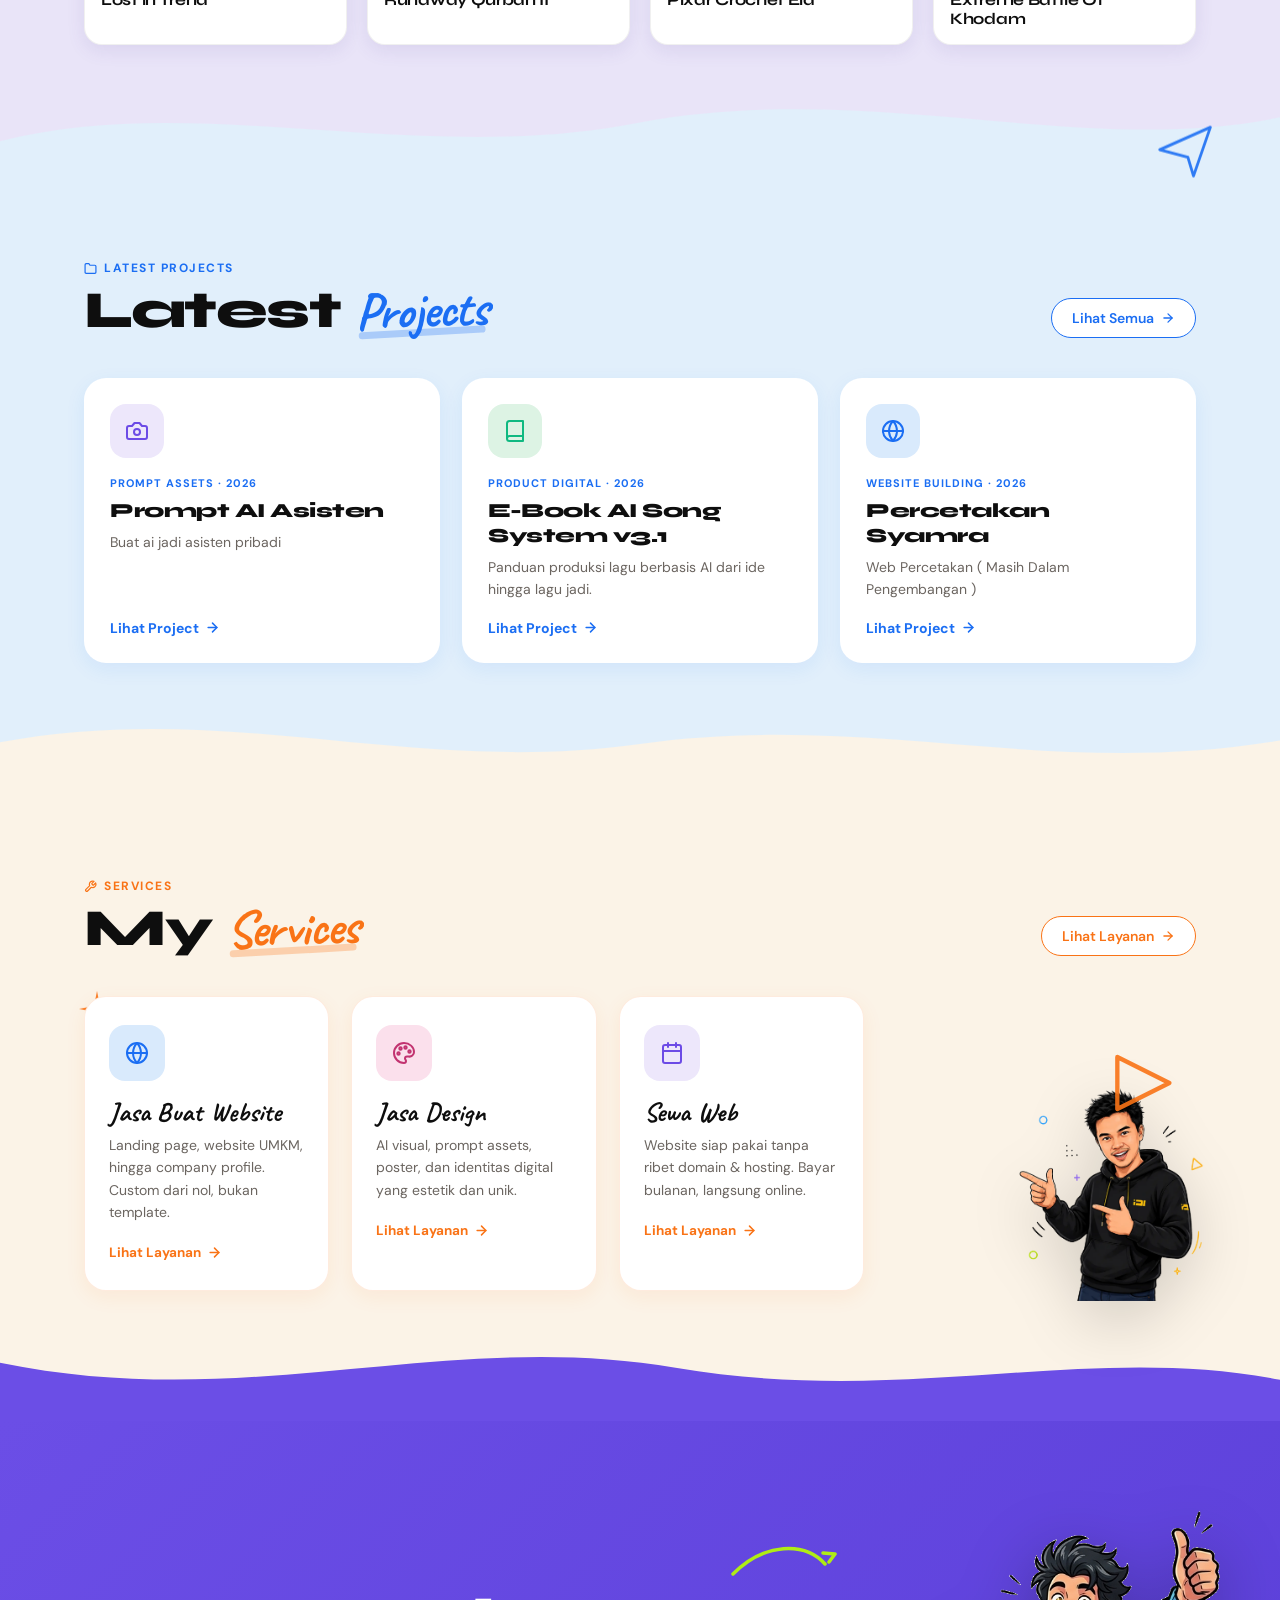
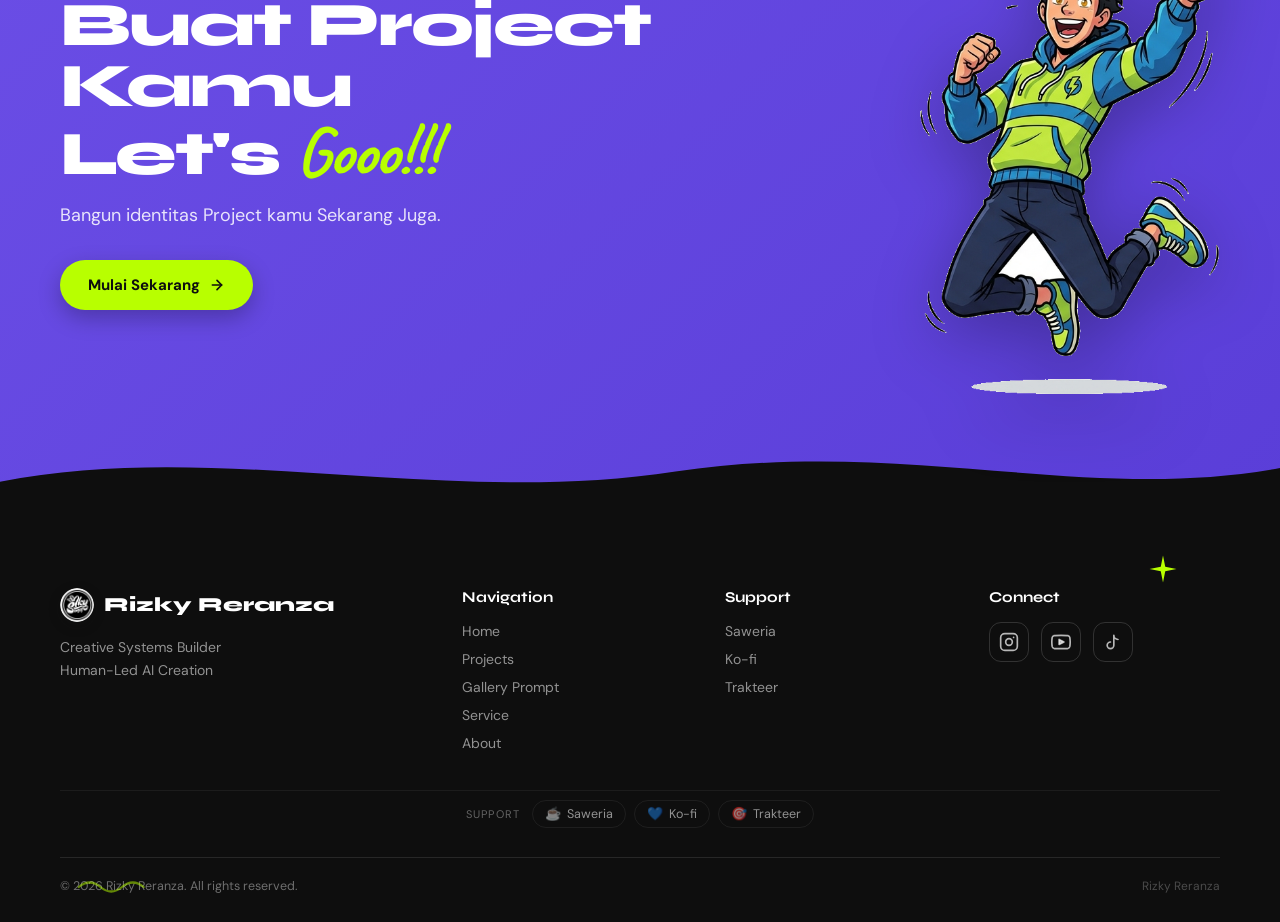
==== commit 4f313e32: "Add files via upload" ====
--- a/index.html
+++ b/index.html
@@ -25,8 +25,8 @@
 
 <!-- SPLASH SCREEN -->
 <div id="splash">
-  <div class="splash-logo">
-    <svg width="34" height="34" viewBox="0 0 24 24" fill="#0E0E0E"><path d="M8 5v14l11-7z"/></svg>
+<div class="splash-logo">
+    <img src="assets/img/1779092530823-ikyshinicy-logo-final_zl52lm.webp" alt="Iky Shinicy logo" width="82" height="82"/>
   </div>
   <div class="splash-name">Rizky <span>Reranza</span></div>
   <div class="splash-bar"><div class="splash-bar-fill"></div></div>
@@ -47,8 +47,11 @@
 <header>
   <a href="index.html" class="logo">
     <span class="logo-dot" id="music-btn" onclick="toggleMusic()" title="Play / Pause musik">
-      <svg class="play-icon" width="14" height="14" viewBox="0 0 24 24" fill="#0E0E0E"><path d="M8 5v14l11-7z"/></svg>
-      <svg class="pause-icon" width="13" height="13" viewBox="0 0 24 24" fill="#0E0E0E"><rect x="6" y="5" width="4" height="14" rx="1"/><rect x="14" y="5" width="4" height="14" rx="1"/></svg>
+      <img src="assets/img/1779092530823-ikyshinicy-logo-final_zl52lm.webp" alt="Iky Shinicy logo"/>
+      <span class="music-indicator">
+        <svg class="play-icon" width="7" height="7" viewBox="0 0 24 24" fill="#0E0E0E"><path d="M8 5v14l11-7z"/></svg>
+        <svg class="pause-icon" width="6" height="6" viewBox="0 0 24 24" fill="#0E0E0E"><rect x="6" y="5" width="4" height="14" rx="1"/><rect x="14" y="5" width="4" height="14" rx="1"/></svg>
+      </span>
     </span>
     Rizky Reranza
   </a>
@@ -240,7 +243,7 @@
     <div class="footer-brand">
       <div class="footer-logo">
         <span class="logo-dot" style="cursor:default">
-          <svg width="14" height="14" viewBox="0 0 24 24" fill="#0E0E0E"><path d="M8 5v14l11-7z"/></svg>
+          <img src="assets/img/1779092530823-ikyshinicy-logo-final_zl52lm.webp" alt="Iky Shinicy logo"/>
         </span>
         Rizky Reranza
       </div>
--- a/css/theme.css
+++ b/css/theme.css
@@ -70,12 +70,17 @@
   display: flex; align-items: center; gap: 11px;
 }
 .logo-dot {
-  display: inline-flex; align-items: center; justify-content: center;
-  background: var(--lime); border-radius: 50%; width: 34px; height: 34px;
-  box-shadow: 0 4px 12px rgba(120,180,0,.35);
+  display: inline-flex; align-items: center; justify-content: center; position: relative;
+  background: var(--ink); border-radius: 50%; width: 34px; height: 34px; overflow: visible;
+  box-shadow: 0 4px 12px rgba(14,14,14,.25);
   cursor: pointer; transition: transform .18s; flex-shrink: 0;
 }
+.logo-dot img { width: 100%; height: 100%; border-radius: 50%; object-fit: cover; display: block; }
 .logo-dot:hover { transform: scale(1.08) rotate(-6deg); }
+.logo-dot .music-indicator {
+  position: absolute; right: -3px; bottom: -3px; width: 15px; height: 15px; border-radius: 50%;
+  background: var(--lime); border: 2px solid var(--paper); display: flex; align-items: center; justify-content: center;
+}
 .logo-dot .pause-icon { display: none; }
 nav { display: flex; gap: 4px; align-items: center; }
 nav a {
@@ -146,7 +151,7 @@
 }
 .hero-inner {
   max-width: var(--maxw); margin: 0 auto; position: relative; z-index: 2;
-  display: grid; grid-template-columns: 1.05fr .95fr; gap: 40px; align-items: center;
+  display: grid; grid-template-columns: .92fr 1.08fr; gap: 40px; align-items: center;
 }
 .hero-badge {
   display: inline-flex; align-items: center; gap: 9px; font-size: 12.5px; font-weight: 600;
@@ -163,7 +168,8 @@
   margin-top: 24px; font-size: clamp(15px, 1.4vw, 18px); line-height: 1.65;
   color: var(--muted); max-width: 460px; animation: fadeUp .7s .2s ease both;
 }
-.hero-actions { display: flex; gap: 14px; margin-top: 32px; flex-wrap: wrap; animation: fadeUp .7s .3s ease both; }
+.hero-actions { display: flex; gap: 12px; margin-top: 32px; flex-wrap: wrap; animation: fadeUp .7s .3s ease both; }
+.hero-actions .btn { padding: 11px 20px; font-size: 13.5px; }
 .hero-donate { display: flex; gap: 12px; margin-top: 18px; flex-wrap: wrap; animation: fadeUp .7s .38s ease both; }
 .pill-support {
   display: inline-flex; align-items: center; gap: 8px; font-weight: 600; font-size: 13.5px;
@@ -173,8 +179,8 @@
 .pill-support:hover { transform: translateY(-2px); border-color: var(--ink); box-shadow: 0 6px 14px rgba(0,0,0,.08); }
 .pill-ic { display: inline-flex; align-items: center; justify-content: center; width: 24px; height: 24px; border-radius: 50%; }
 
-.hero-right { position: relative; display: flex; align-items: center; justify-content: center; min-height: 420px; }
-.hero-illustration { width: 118%; max-width: 640px; filter: drop-shadow(0 24px 40px rgba(0,0,0,.18)); position: relative; z-index: 2; }
+.hero-right { position: relative; display: flex; align-items: center; justify-content: center; min-height: 460px; }
+.hero-illustration { width: 138%; max-width: 780px; filter: drop-shadow(0 24px 40px rgba(0,0,0,.18)); position: relative; z-index: 2; }
 .blob { position: absolute; border-radius: 46% 54% 60% 40% / 52% 44% 56% 48%; z-index: 1; }
 .blob-sky { width: 380px; height: 380px; background: rgba(8,168,245,.16); right: 2%; top: 8%; animation: blobFloat 9s ease-in-out infinite; }
 .blob-lime { width: 220px; height: 220px; background: rgba(184,255,0,.28); left: 0; bottom: 6%; animation: blobFloat 11s ease-in-out infinite reverse; }
@@ -309,10 +315,11 @@
 }
 #splash.hide { transform: translateY(-100%); }
 .splash-logo {
-  width: 82px; height: 82px; border-radius: 50%; background: var(--lime);
+  width: 82px; height: 82px; border-radius: 50%; background: var(--lime); padding: 5px;
   display: flex; align-items: center; justify-content: center;
   animation: splashPulse 1.5s ease-in-out infinite, splashIn .6s cubic-bezier(.34,1.56,.64,1) both;
 }
+.splash-logo img { width: 100%; height: 100%; border-radius: 50%; object-fit: cover; display: block; }
 .splash-name { font-family: 'Syne', sans-serif; font-weight: 800; font-size: clamp(30px,7vw,52px); letter-spacing: -2px; color: var(--white); animation: splashIn .7s .2s cubic-bezier(.34,1.56,.64,1) both; }
 .splash-name span { color: var(--lime); }
 .splash-bar { width: 120px; height: 3px; background: rgba(255,255,255,.12); border-radius: 999px; overflow: hidden; }
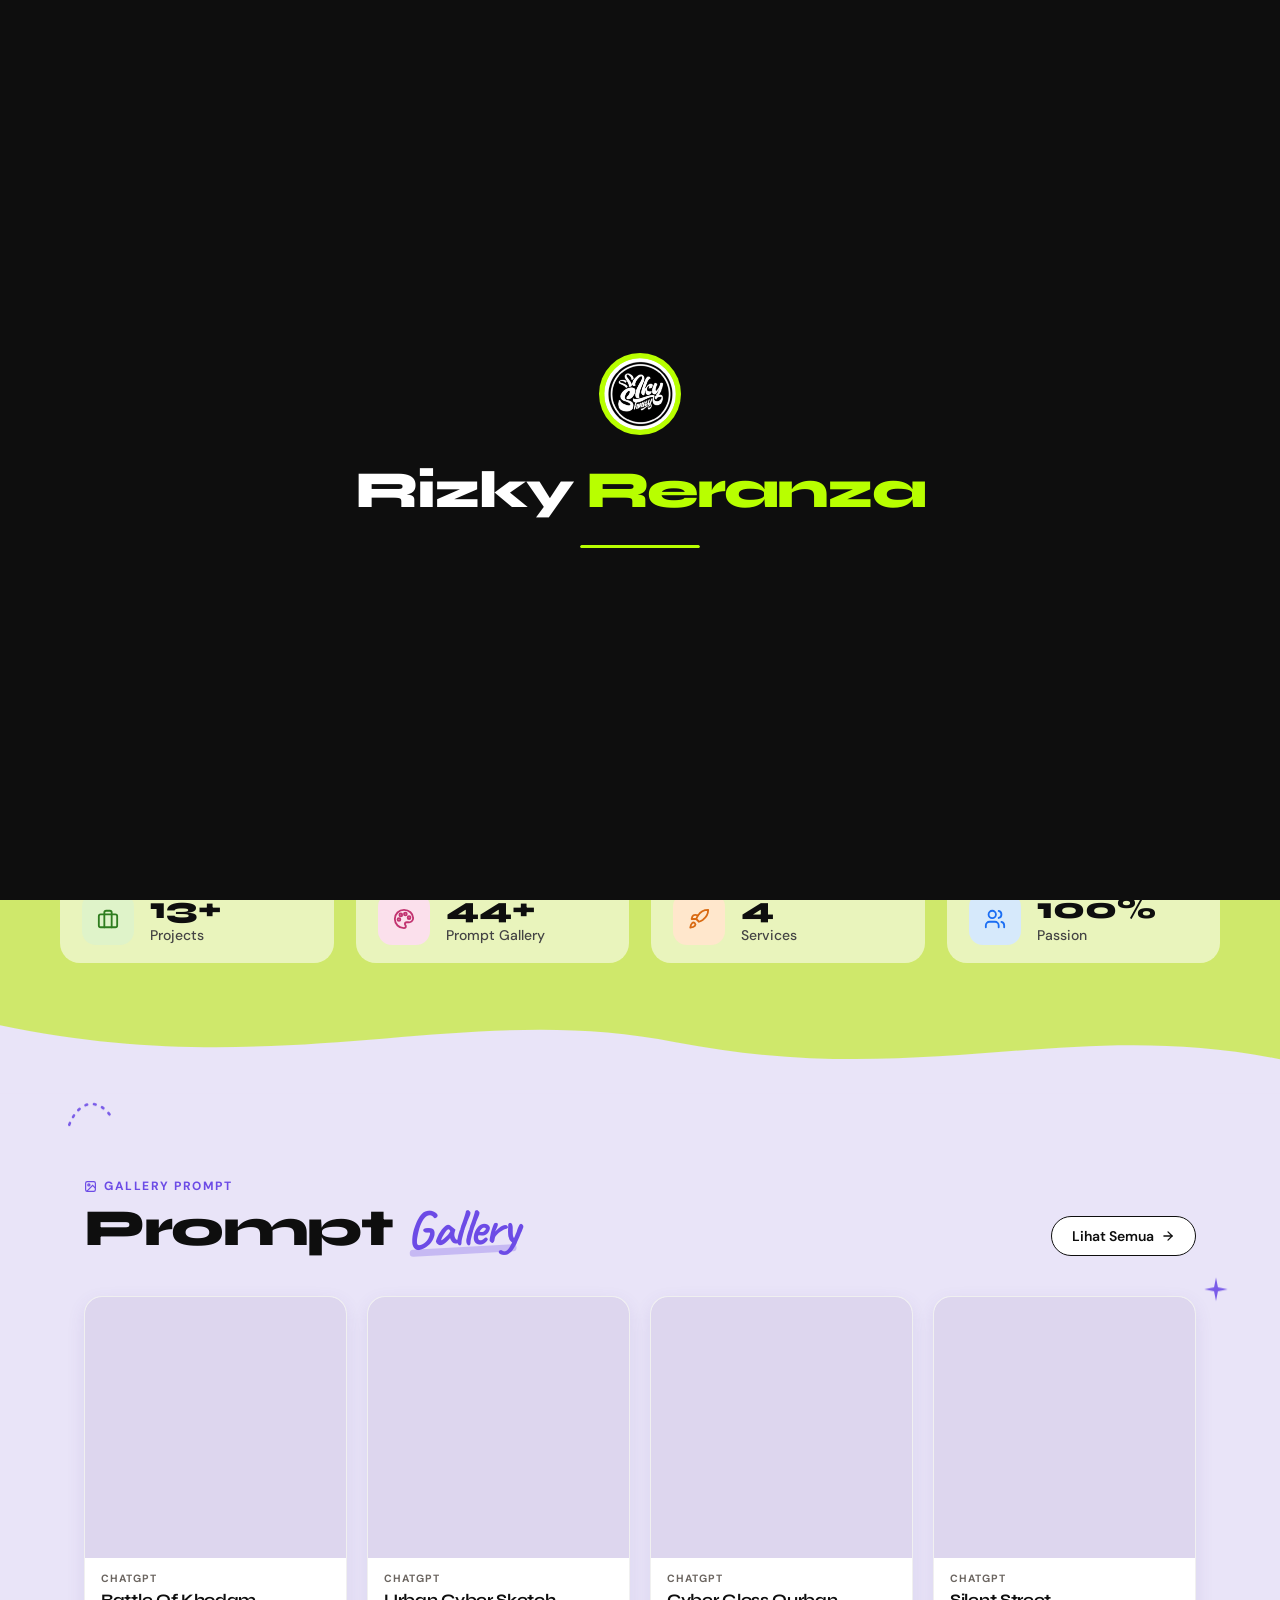
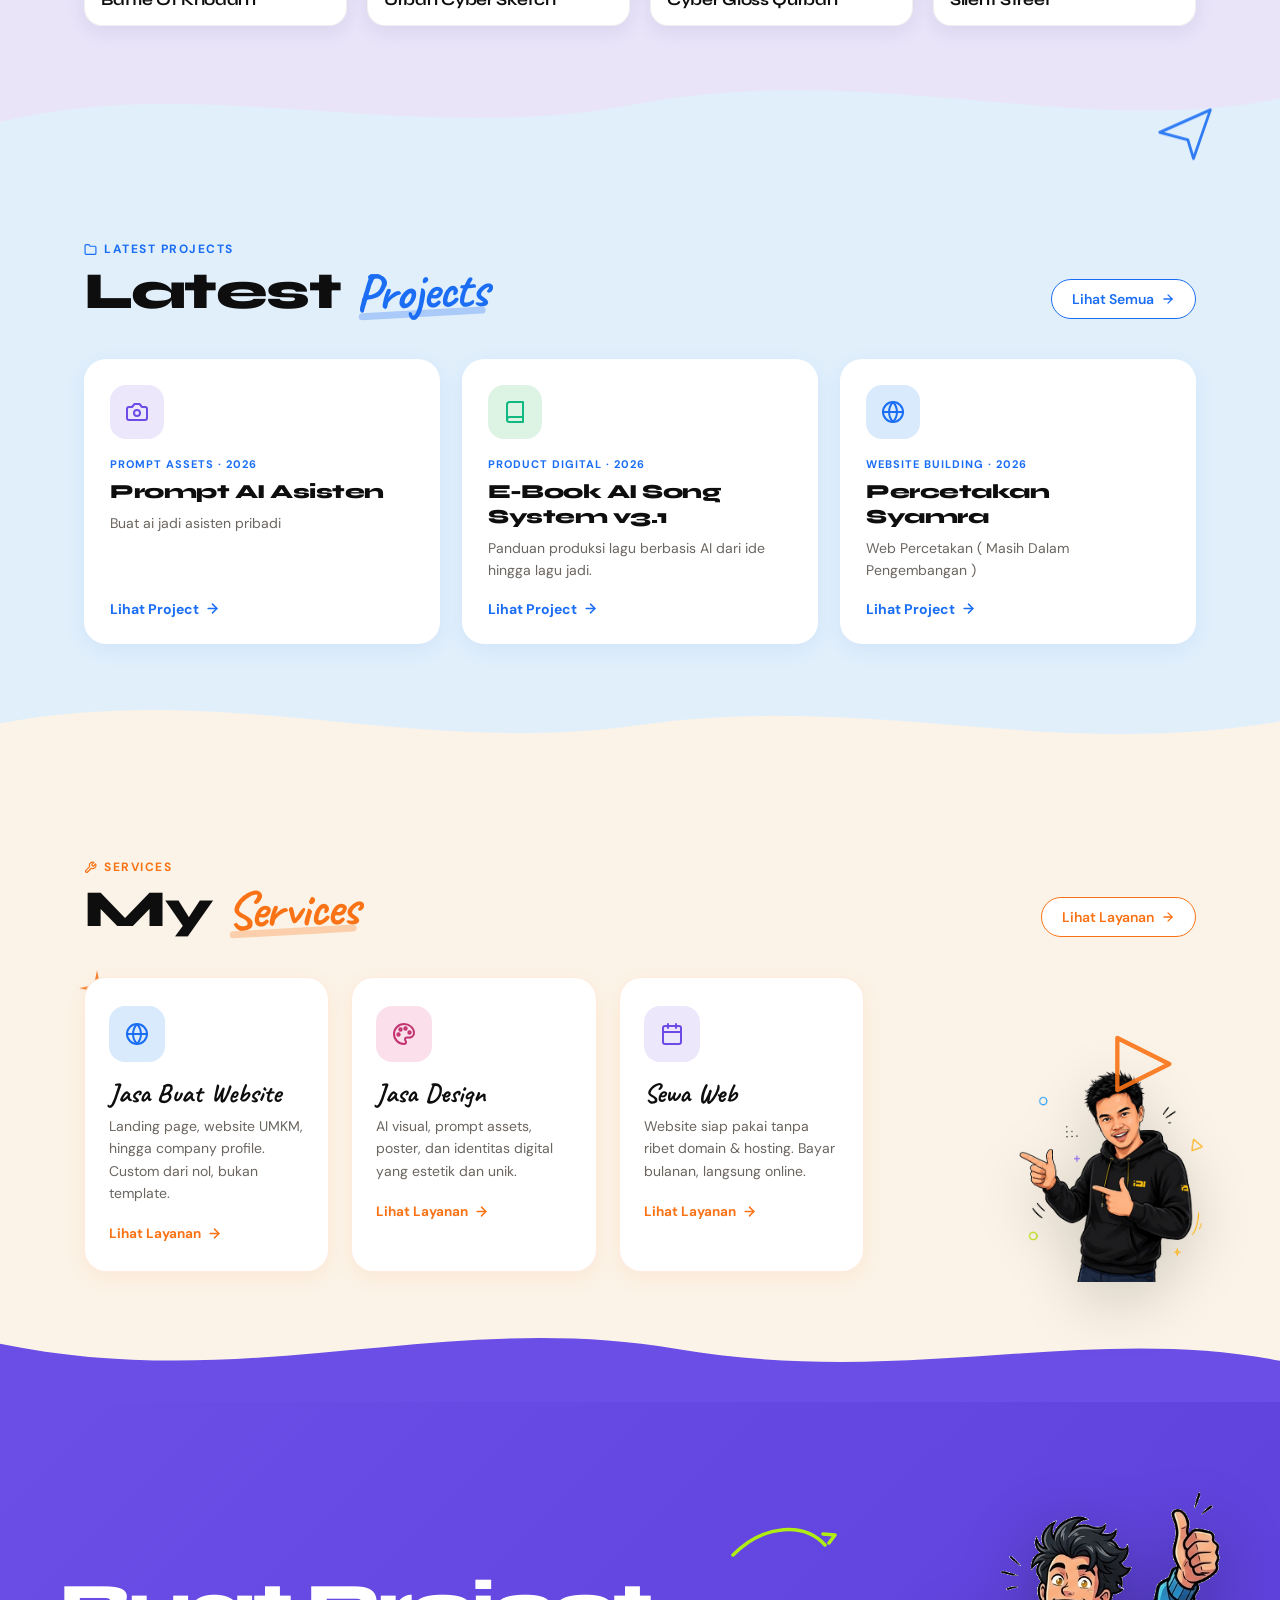
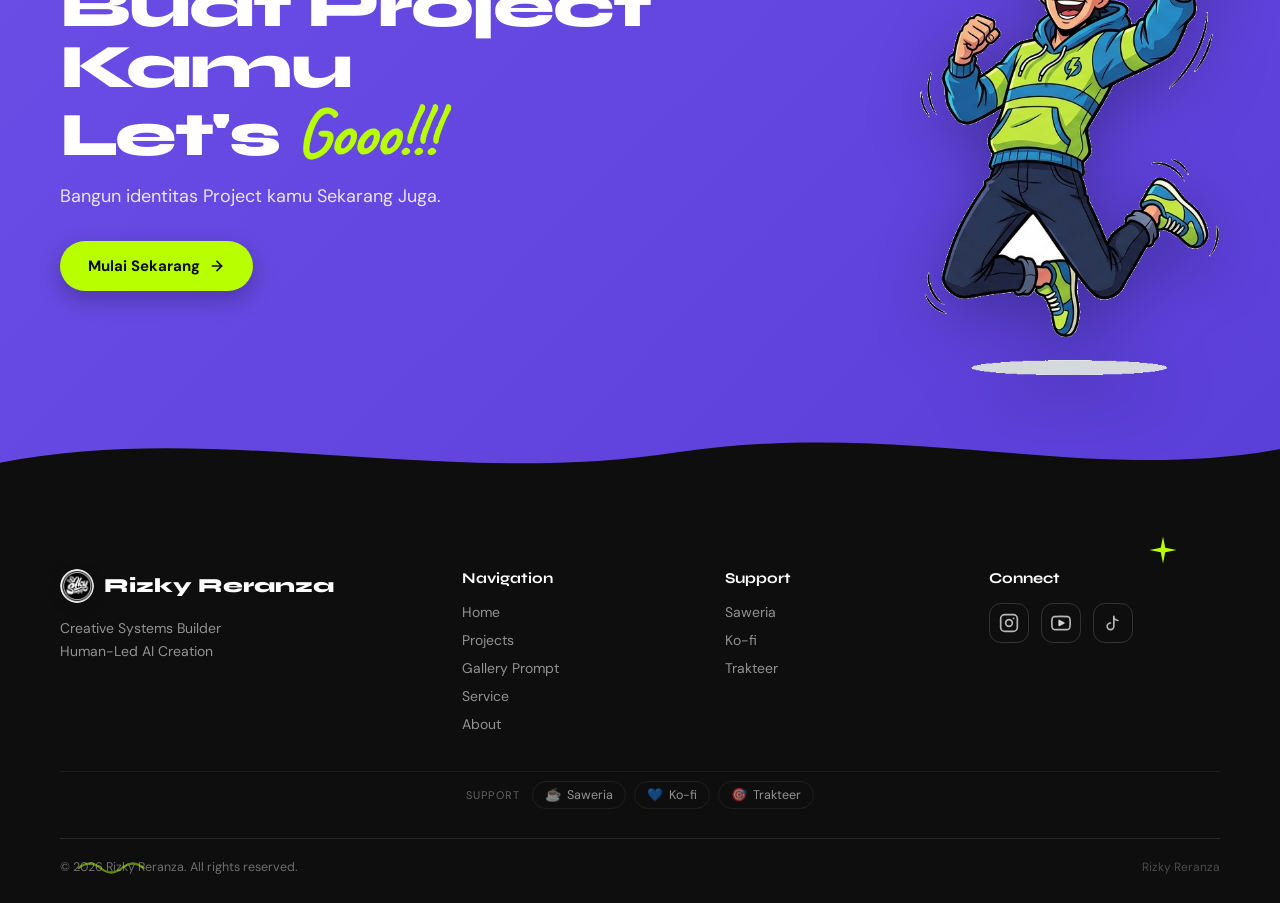
==== commit 666b0bb9: "Add files via upload" ====
--- a/index.html
+++ b/index.html
@@ -46,7 +46,7 @@
 <!-- ============ HEADER ============ -->
 <header>
   <a href="index.html" class="logo">
-    <span class="logo-dot" id="music-btn" onclick="toggleMusic()" title="Play / Pause musik">
+    <span class="logo-dot" id="music-btn" onclick="event.preventDefault(); event.stopPropagation(); toggleMusic();" title="Play / Pause musik">
       <img src="assets/img/1779092530823-ikyshinicy-logo-final_zl52lm.webp" alt="Iky Shinicy logo"/>
       <span class="music-indicator">
         <svg class="play-icon" width="7" height="7" viewBox="0 0 24 24" fill="#0E0E0E"><path d="M8 5v14l11-7z"/></svg>
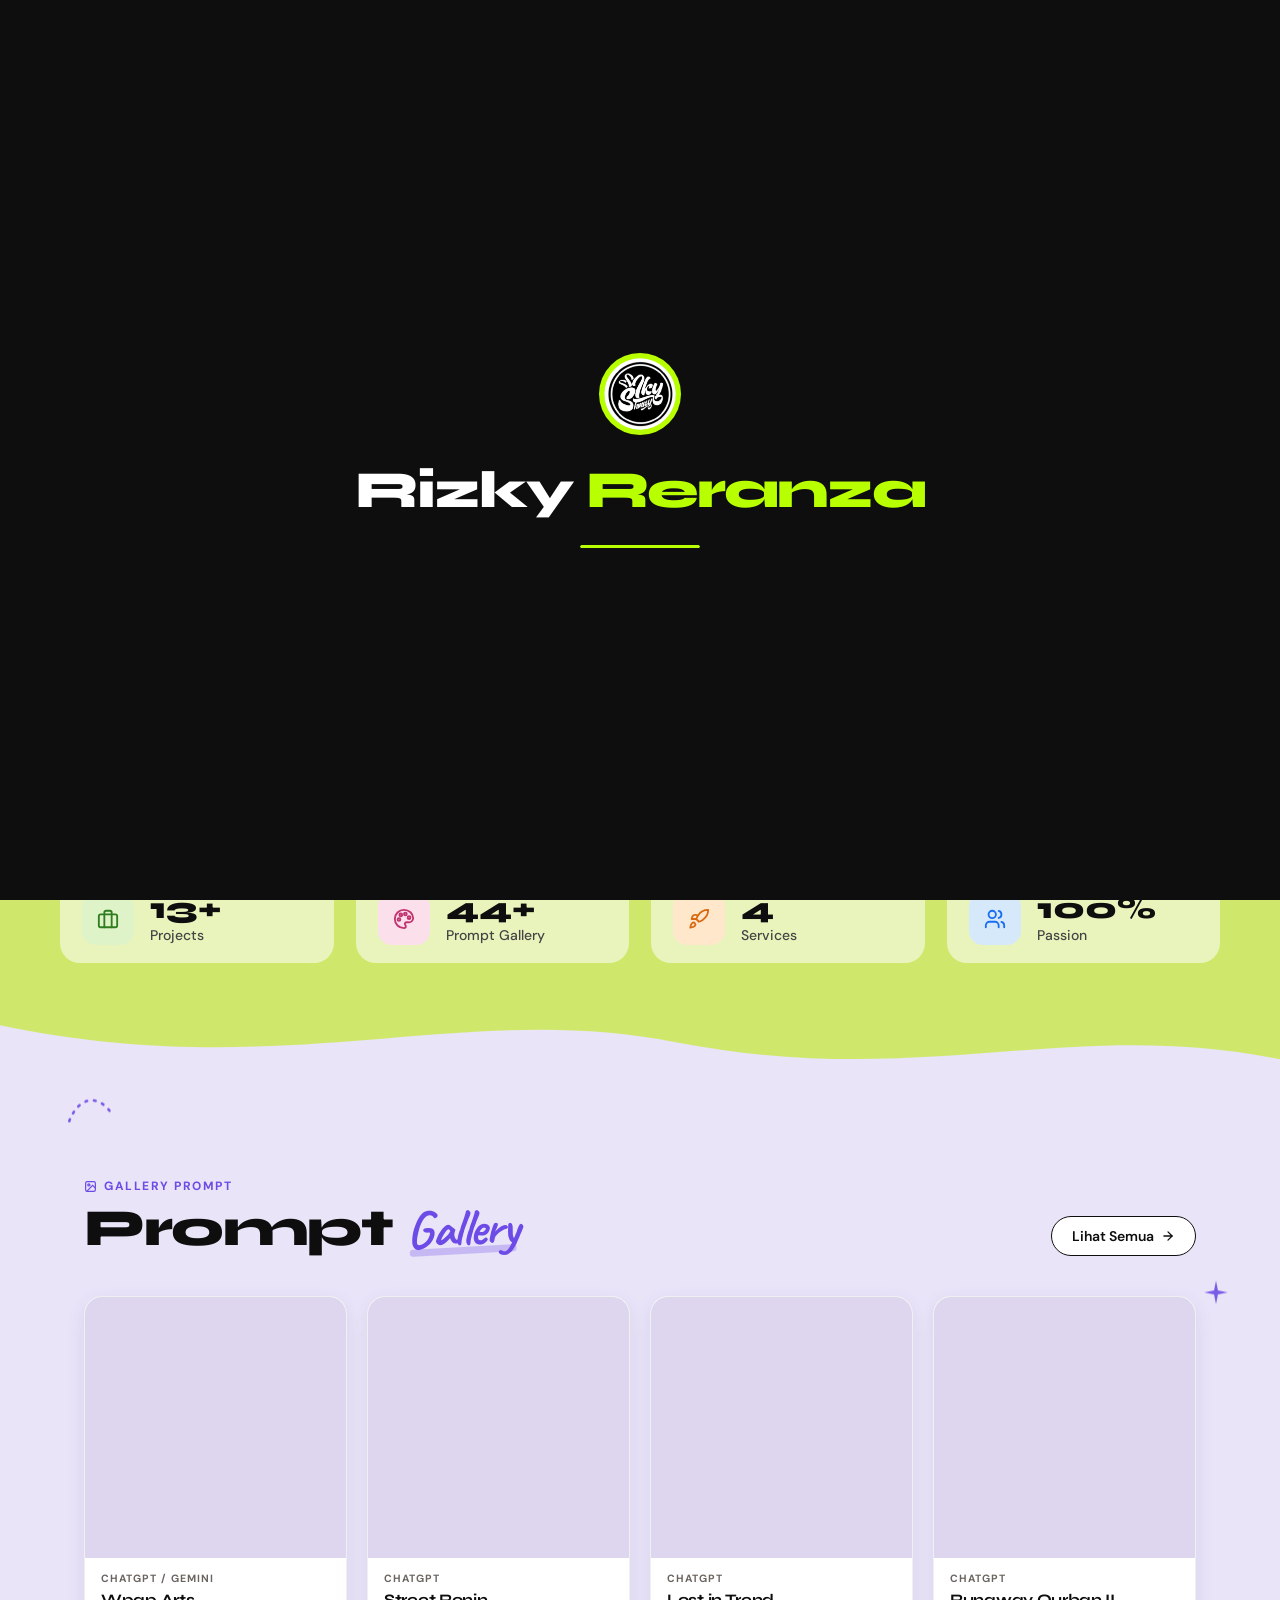
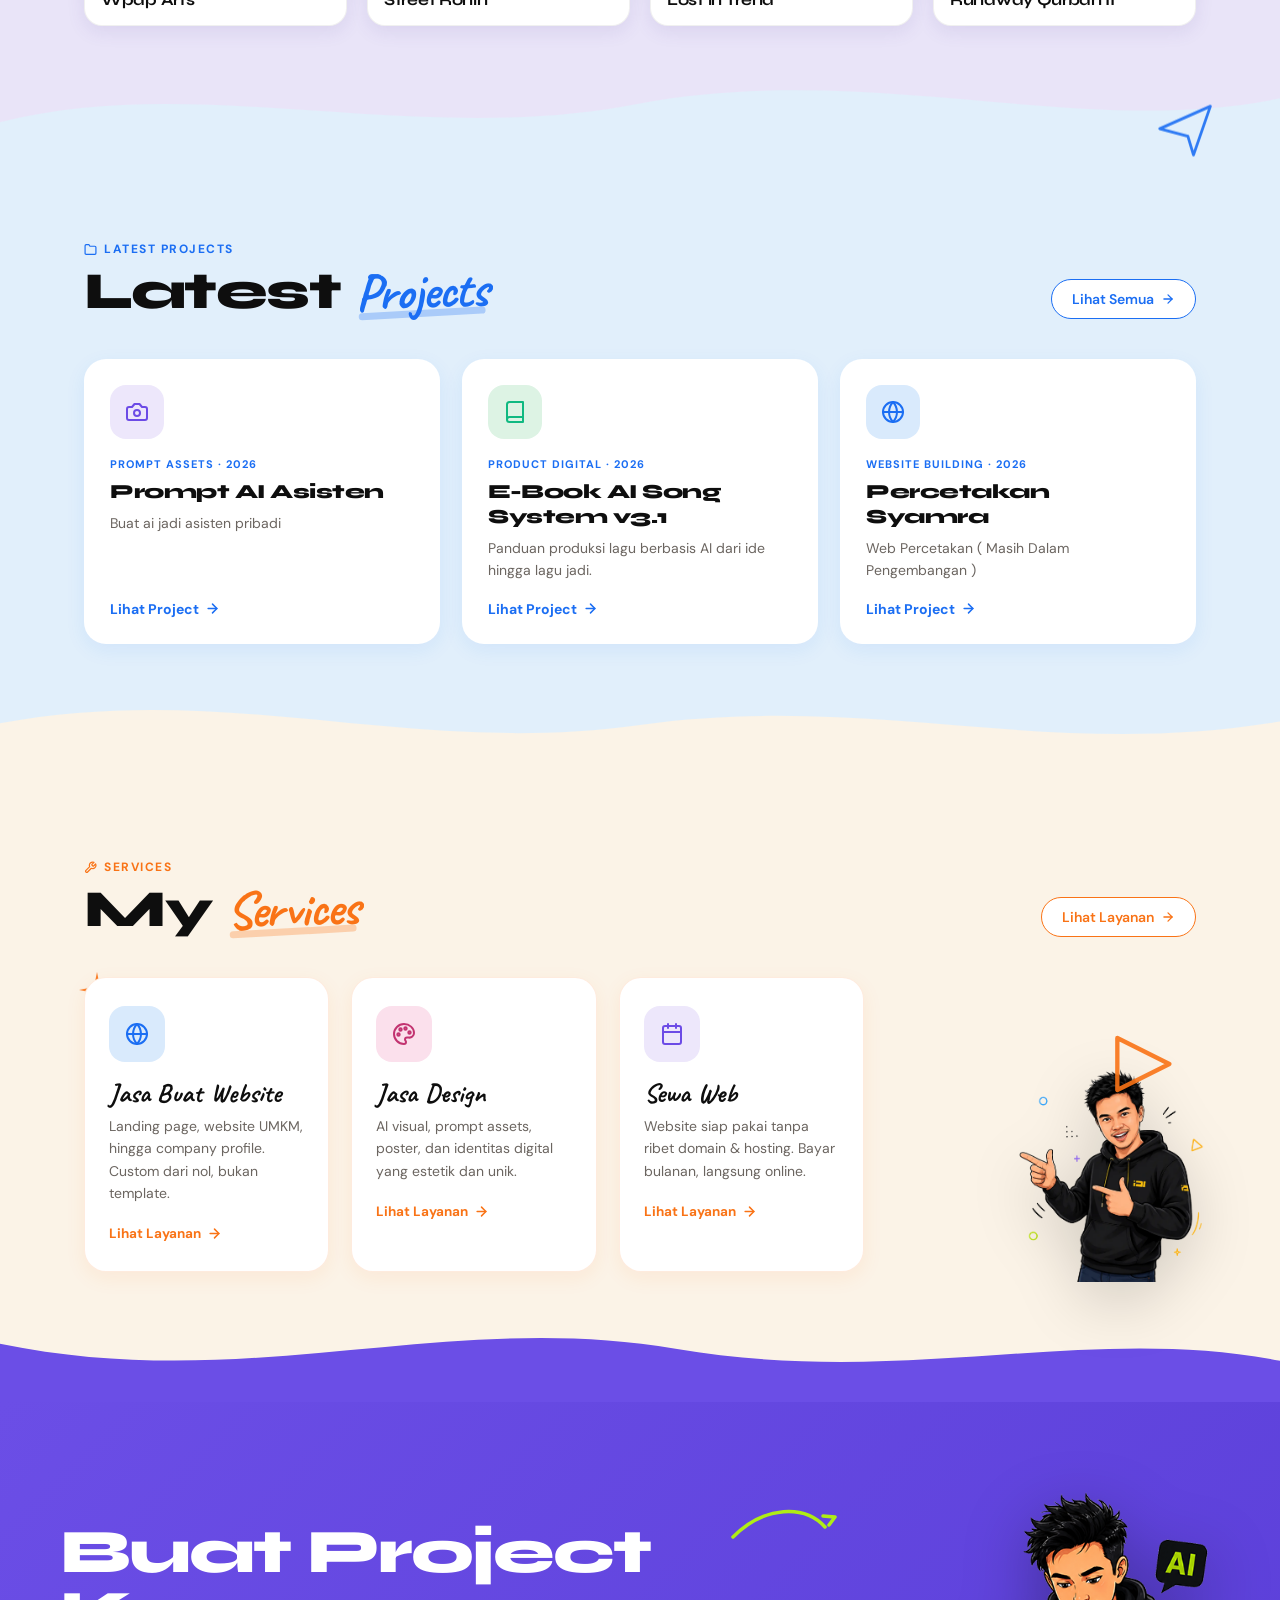
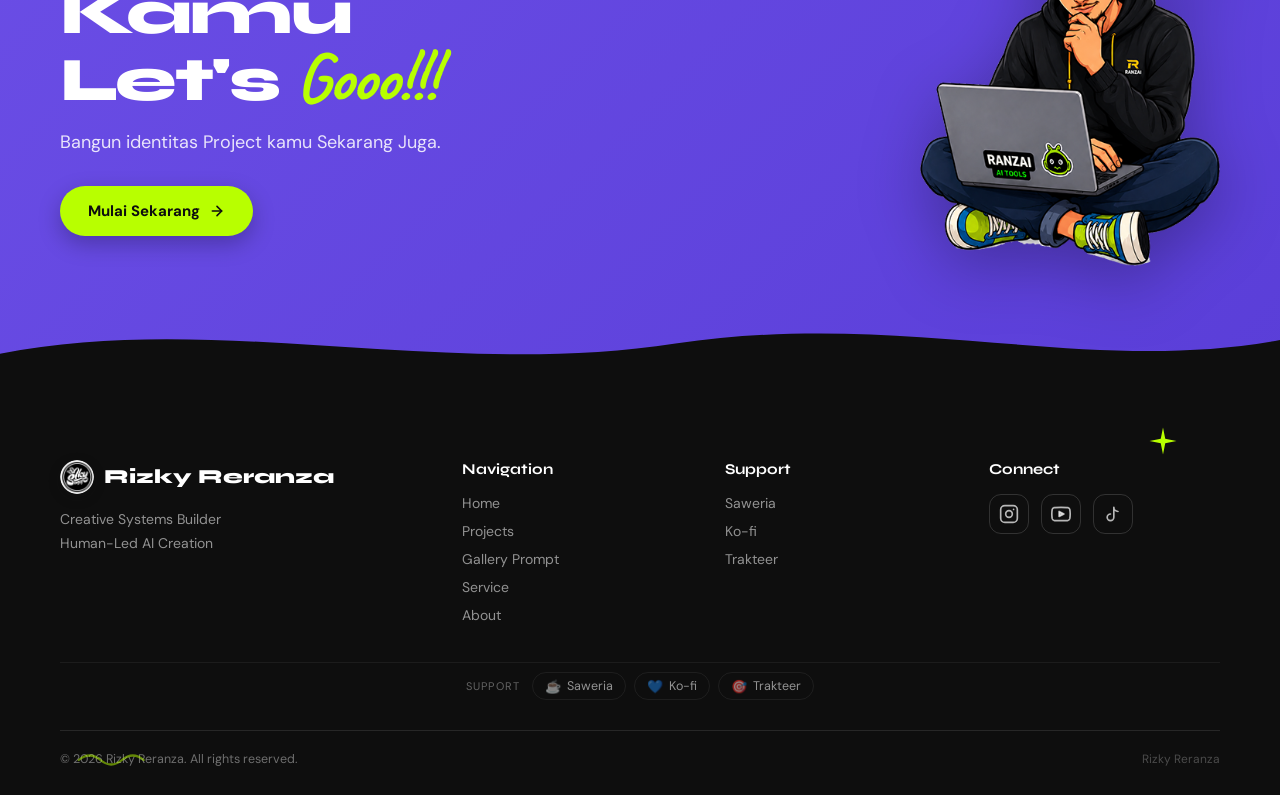
==== commit 7af4a408: "Add files via upload" ====
--- a/index.html
+++ b/index.html
@@ -80,7 +80,7 @@
     <div class="hero-inner">
       <div class="hero-left">
         <div class="hero-badge">
-          <svg width="14" height="14" viewBox="0 0 24 24" fill="#0E0E0E"><path d="M12 2 L14 9 L21 10 L14 12 L12 19 L10 12 L3 10 L10 9 Z"/></svg>
+          <svg width="14" height="14" viewBox="0 0 24 24" fill="#fff"><path d="M12 2 L14 9 L21 10 L14 12 L12 19 L10 12 L3 10 L10 9 Z"/></svg>
           Content Creator · Creative Systems Builder · Human-Led AI Creation
         </div>
         <h1>Creative<br><span class="brush-word">Content</span><br>Creator</h1>
--- a/css/theme.css
+++ b/css/theme.css
@@ -250,7 +250,7 @@
 .service-title { font-family: 'Caveat', cursive; font-weight: 700; font-size: 27px; letter-spacing: 0; margin-bottom: 8px; line-height: 1; }
 .service-desc { font-size: 14px; color: var(--muted); line-height: 1.6; margin-bottom: 18px; }
 .service-link { display: inline-flex; align-items: center; gap: 6px; font-size: 13.5px; font-weight: 700; color: var(--orange); }
-.services-illustration { position: absolute; right: max(24px, calc(50% - var(--maxw)/2)); bottom: 130px; width: 280px; z-index: 2; filter: drop-shadow(0 18px 30px rgba(0,0,0,.16)); }
+.services-illustration { position: absolute; right: max(24px, calc(50% - var(--maxw)/2)); bottom: 70px; width: 420px; z-index: 2; filter: drop-shadow(0 18px 30px rgba(0,0,0,.16)); }
 .svc-play { width: 78px; right: 8%; top: 40%; opacity: .9; }
 
 /* ---------- CTA ---------- */
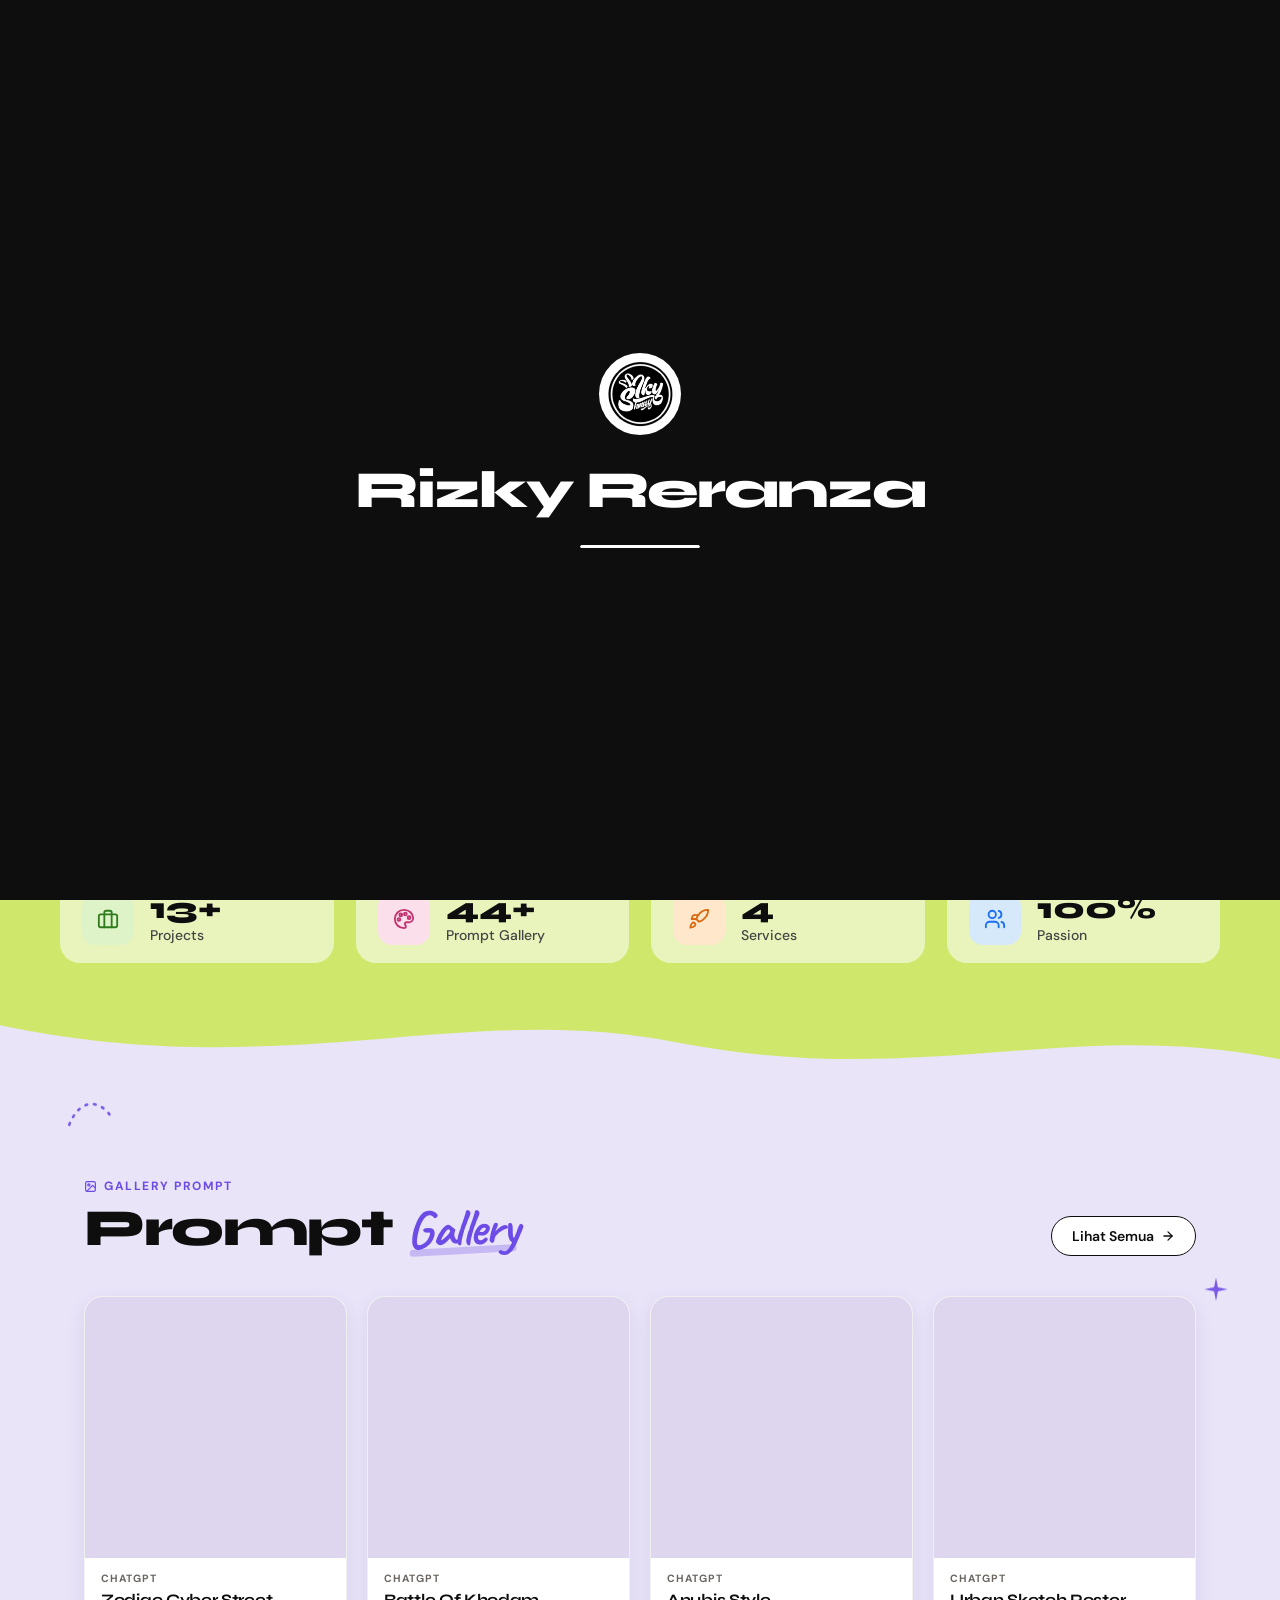
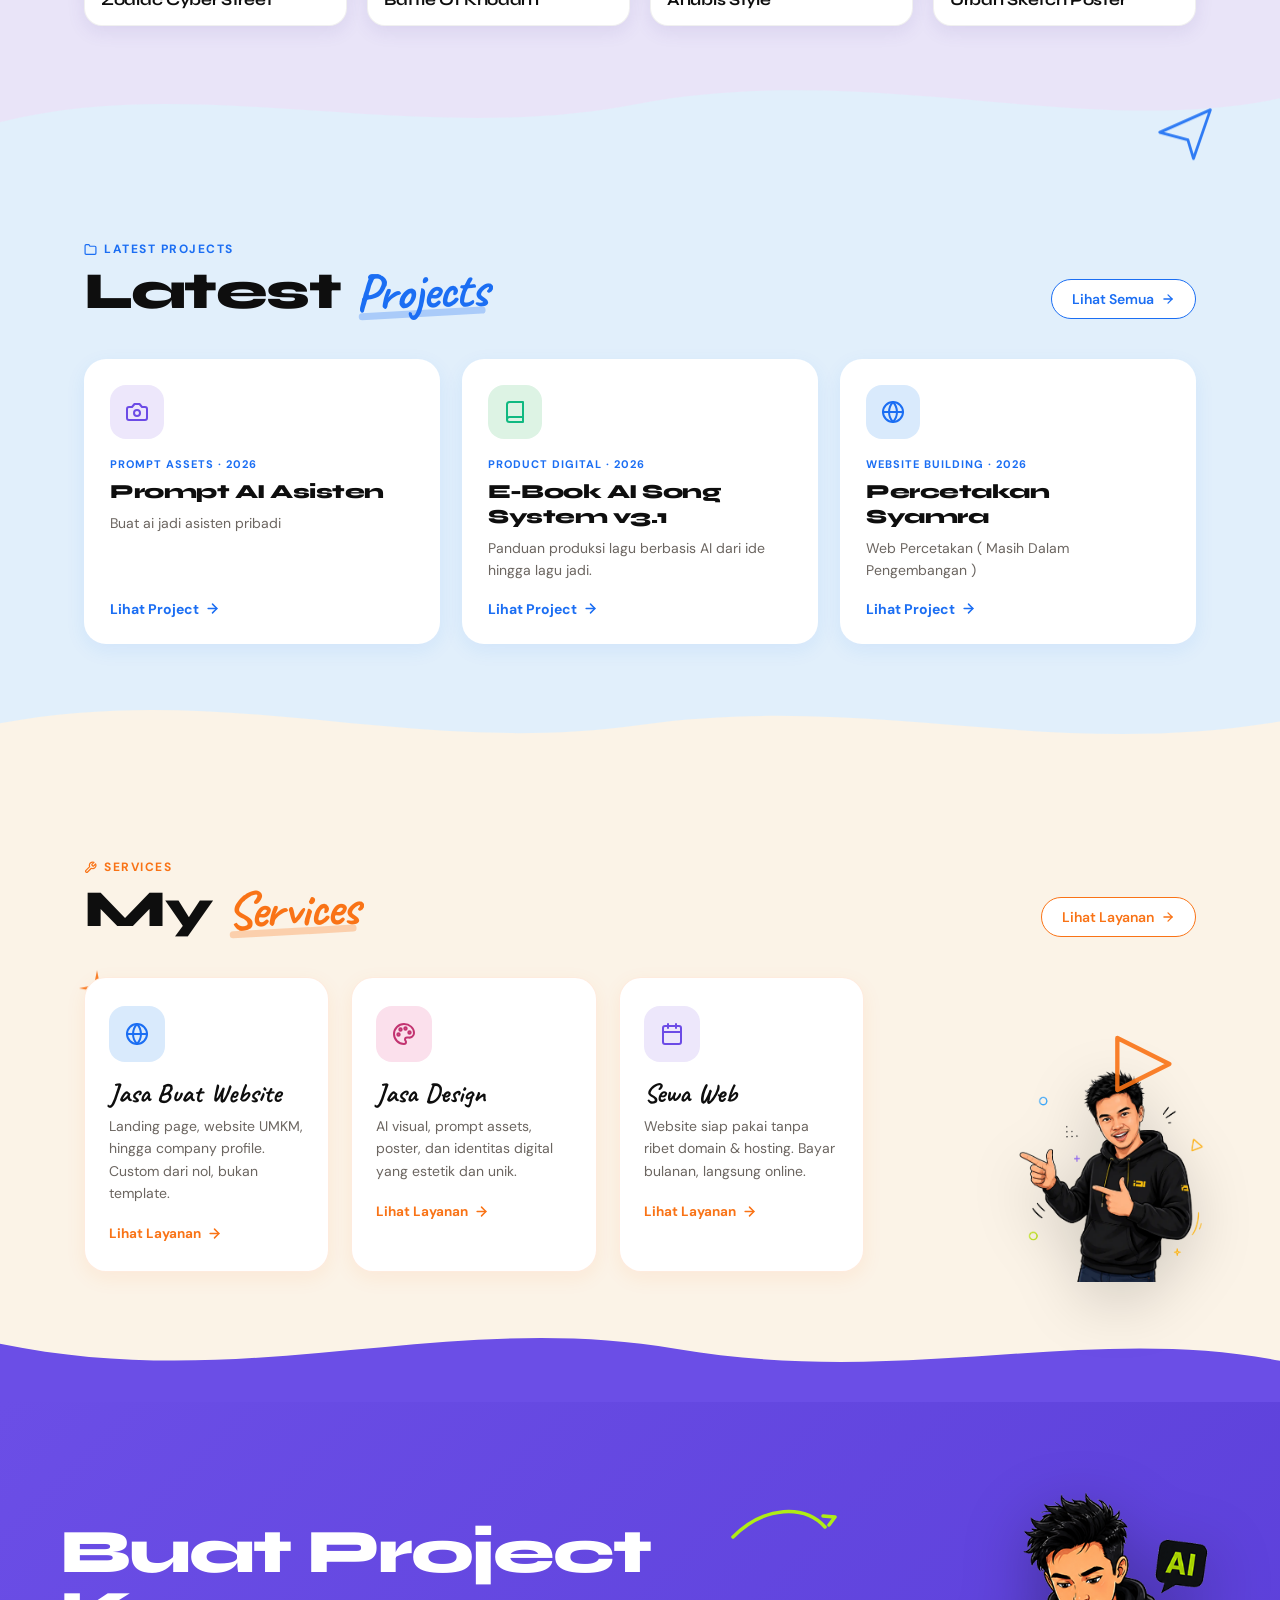
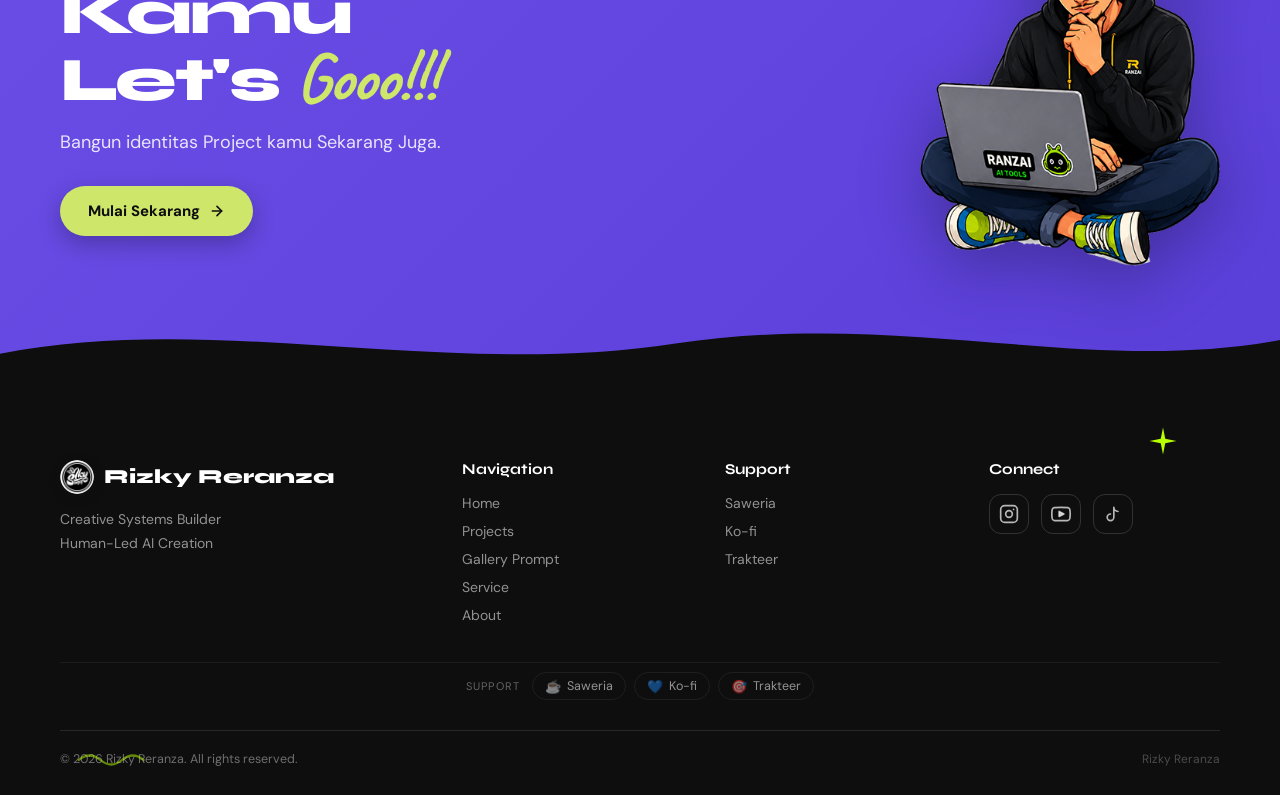
==== commit 42a9e0b5: "Add files via upload" ====
--- a/index.html
+++ b/index.html
@@ -80,7 +80,7 @@
     <div class="hero-inner">
       <div class="hero-left">
         <div class="hero-badge">
-          <svg width="14" height="14" viewBox="0 0 24 24" fill="#fff"><path d="M12 2 L14 9 L21 10 L14 12 L12 19 L10 12 L3 10 L10 9 Z"/></svg>
+          <svg width="14" height="14" viewBox="0 0 24 24" fill="#0E0E0E"><path d="M12 2 L14 9 L21 10 L14 12 L12 19 L10 12 L3 10 L10 9 Z"/></svg>
           Content Creator · Creative Systems Builder · Human-Led AI Creation
         </div>
         <h1>Creative<br><span class="brush-word">Content</span><br>Creator</h1>
--- a/css/theme.css
+++ b/css/theme.css
@@ -8,7 +8,7 @@
   --ink: #0E0E0E;
   --sky: #08A8F5;
   --blue: #1B6EF3;
-  --lime: #B8FF00;
+  --lime: #CEE66A;
   --lime-soft: #CFE86B;
   --lavender: #E9E4F8;
   --lightblue: #E1EFFB;
@@ -79,7 +79,7 @@
 .logo-dot:hover { transform: scale(1.08) rotate(-6deg); }
 .logo-dot .music-indicator {
   position: absolute; right: -3px; bottom: -3px; width: 15px; height: 15px; border-radius: 50%;
-  background: var(--lime); border: 2px solid var(--paper); display: flex; align-items: center; justify-content: center;
+  background: var(--white); border: 2px solid var(--paper); display: flex; align-items: center; justify-content: center;
 }
 .logo-dot .pause-icon { display: none; }
 nav { display: flex; gap: 4px; align-items: center; }
@@ -155,7 +155,7 @@
 }
 .hero-badge {
   display: inline-flex; align-items: center; gap: 9px; font-size: 12.5px; font-weight: 600;
-  padding: 9px 18px; background: var(--lime); border-radius: 999px;
+  padding: 9px 18px; background: var(--lime); color: var(--ink); border-radius: 999px;
   box-shadow: 0 6px 16px rgba(120,180,0,.28); margin-bottom: 26px;
   animation: fadeUp .6s ease both;
 }
@@ -315,17 +315,17 @@
 }
 #splash.hide { transform: translateY(-100%); }
 .splash-logo {
-  width: 82px; height: 82px; border-radius: 50%; background: var(--lime); padding: 5px;
+  width: 82px; height: 82px; border-radius: 50%; background: var(--white); padding: 5px;
   display: flex; align-items: center; justify-content: center;
   animation: splashPulse 1.5s ease-in-out infinite, splashIn .6s cubic-bezier(.34,1.56,.64,1) both;
 }
 .splash-logo img { width: 100%; height: 100%; border-radius: 50%; object-fit: cover; display: block; }
 .splash-name { font-family: 'Syne', sans-serif; font-weight: 800; font-size: clamp(30px,7vw,52px); letter-spacing: -2px; color: var(--white); animation: splashIn .7s .2s cubic-bezier(.34,1.56,.64,1) both; }
-.splash-name span { color: var(--lime); }
+.splash-name span { color: var(--white); }
 .splash-bar { width: 120px; height: 3px; background: rgba(255,255,255,.12); border-radius: 999px; overflow: hidden; }
-.splash-bar-fill { height: 100%; width: 0; background: var(--lime); border-radius: 999px; animation: splashBar 1.8s .3s cubic-bezier(.4,0,.2,1) forwards; }
+.splash-bar-fill { height: 100%; width: 0; background: var(--white); border-radius: 999px; animation: splashBar 1.8s .3s cubic-bezier(.4,0,.2,1) forwards; }
 @keyframes splashIn { from { opacity: 0; transform: translateY(18px) scale(.85); } to { opacity: 1; transform: none; } }
-@keyframes splashPulse { 0%,100% { box-shadow: 0 0 0 0 rgba(184,255,0,.4); } 50% { box-shadow: 0 0 0 16px rgba(184,255,0,0); } }
+@keyframes splashPulse { 0%,100% { box-shadow: 0 0 0 0 rgba(255,255,255,.4); } 50% { box-shadow: 0 0 0 16px rgba(255,255,255,0); } }
 @keyframes splashBar { from { width: 0; } to { width: 100%; } }
 
 /* ---------- Gallery Lightbox ---------- */
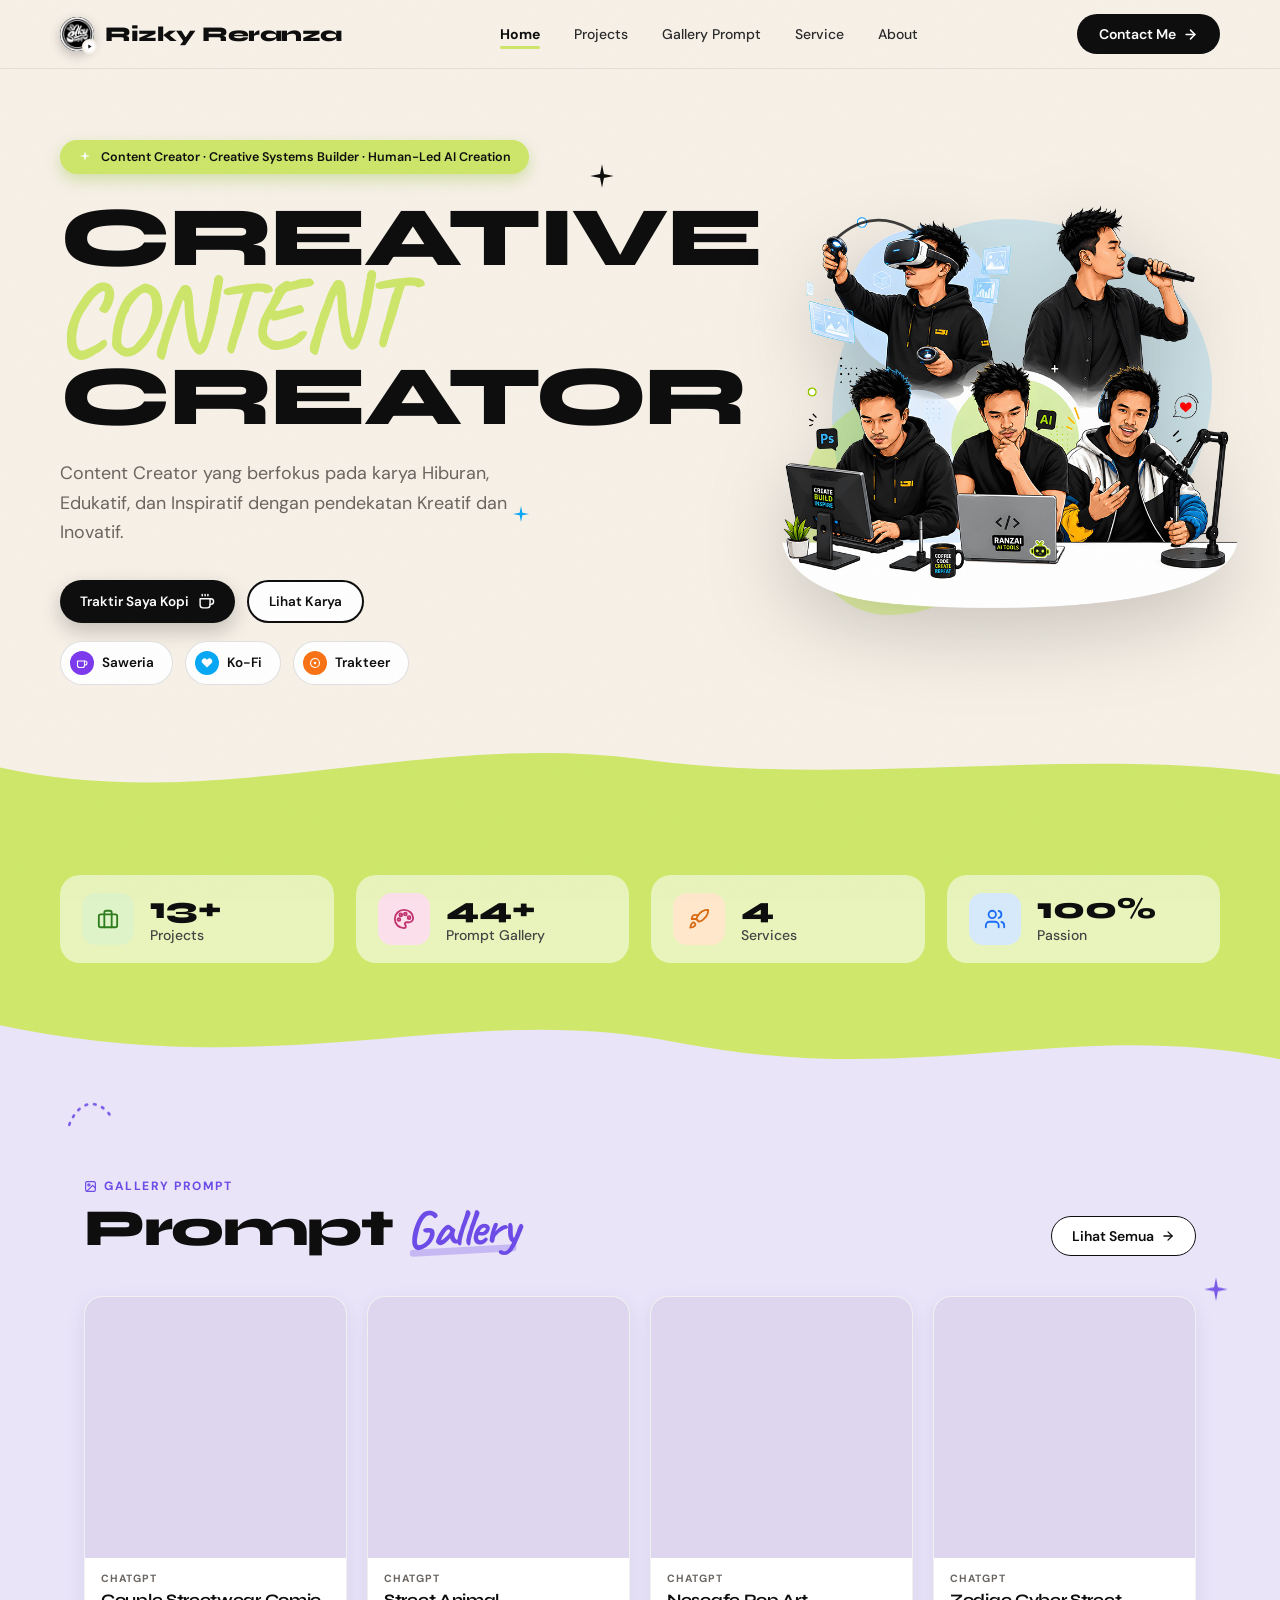
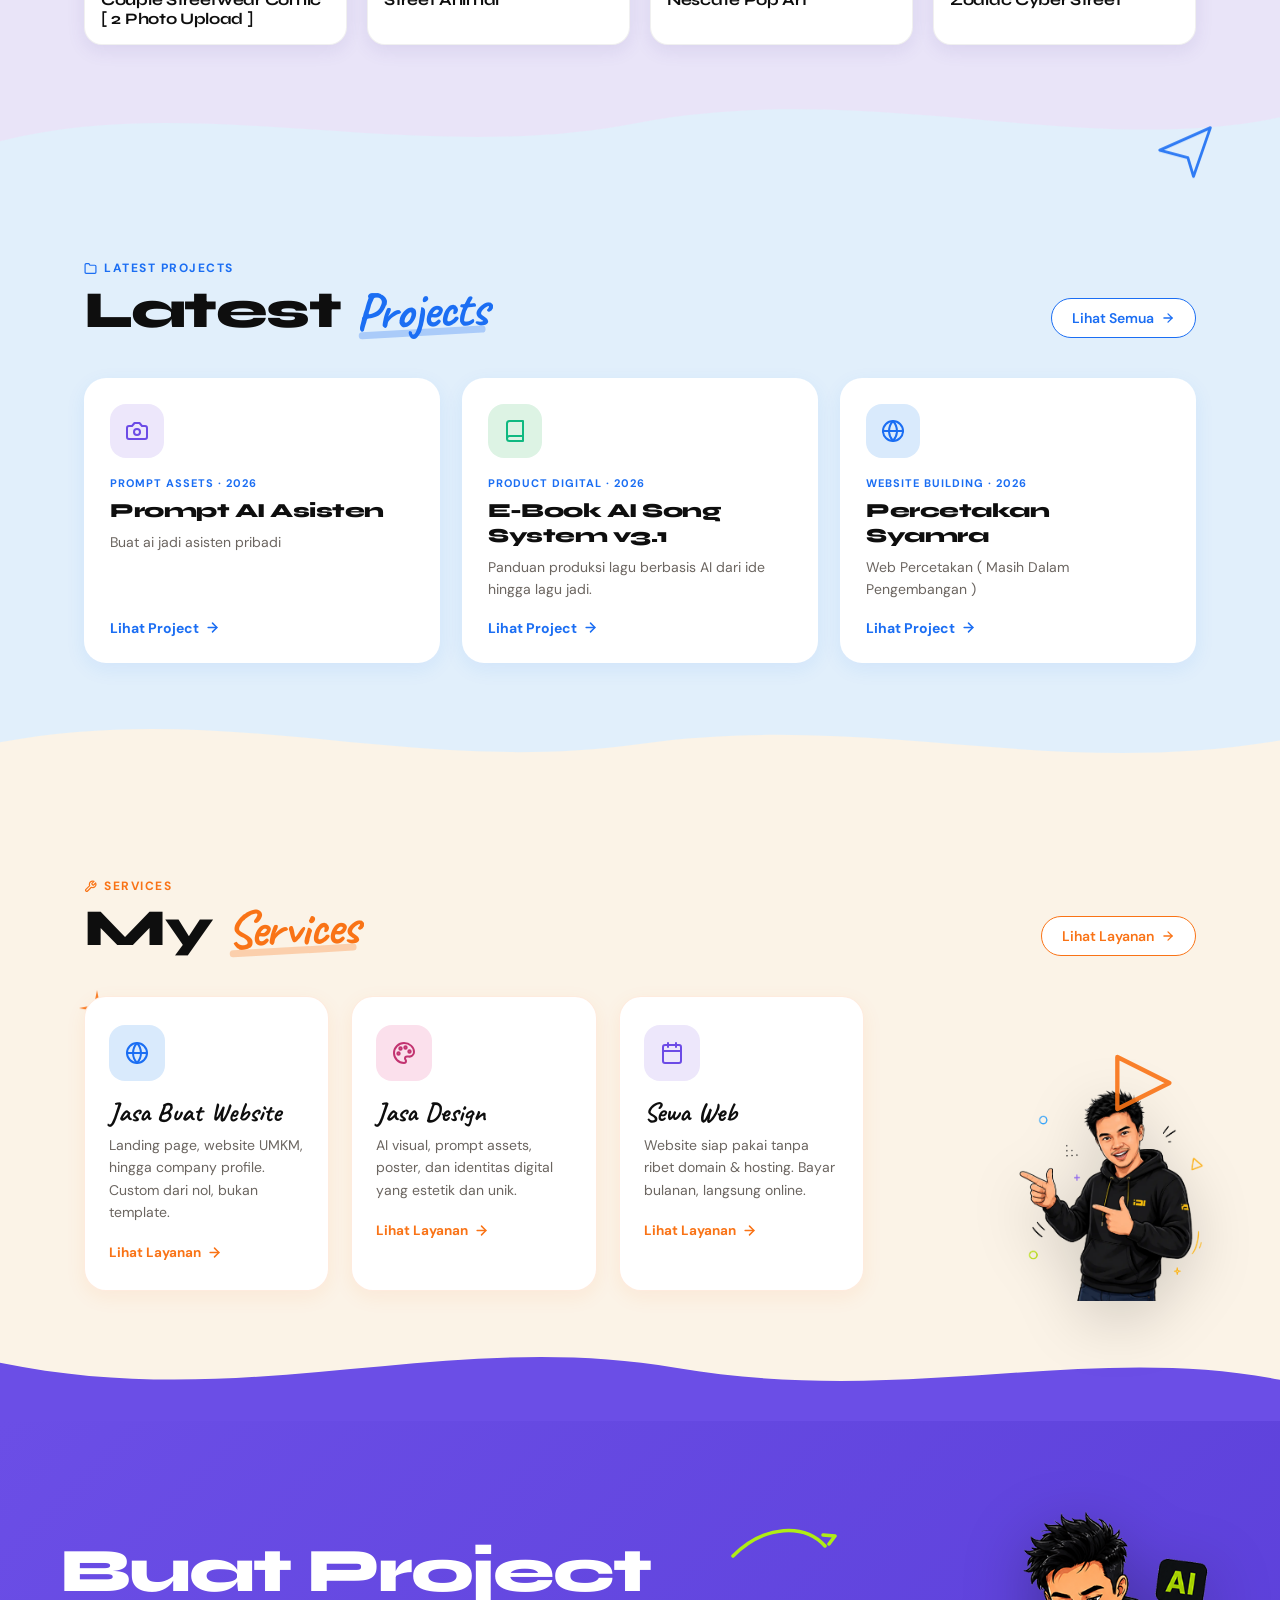
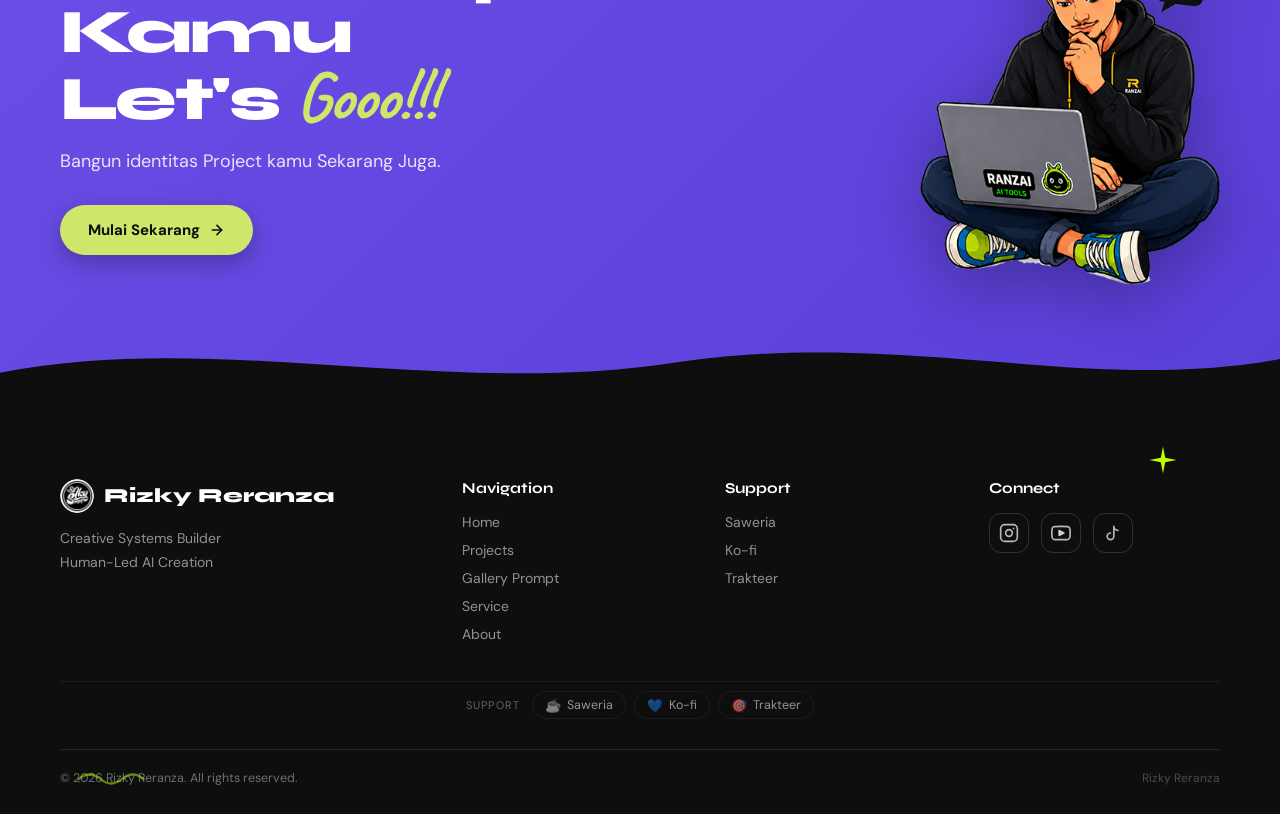
==== commit 6ebaf52c: "Add files via upload" ====
--- a/index.html
+++ b/index.html
@@ -80,7 +80,7 @@
     <div class="hero-inner">
       <div class="hero-left">
         <div class="hero-badge">
-          <svg width="14" height="14" viewBox="0 0 24 24" fill="#0E0E0E"><path d="M12 2 L14 9 L21 10 L14 12 L12 19 L10 12 L3 10 L10 9 Z"/></svg>
+          <svg width="14" height="14" viewBox="0 0 24 24" fill="#fff"><path d="M12 2 L14 9 L21 10 L14 12 L12 19 L10 12 L3 10 L10 9 Z"/></svg>
           Content Creator · Creative Systems Builder · Human-Led AI Creation
         </div>
         <h1>Creative<br><span class="brush-word">Content</span><br>Creator</h1>
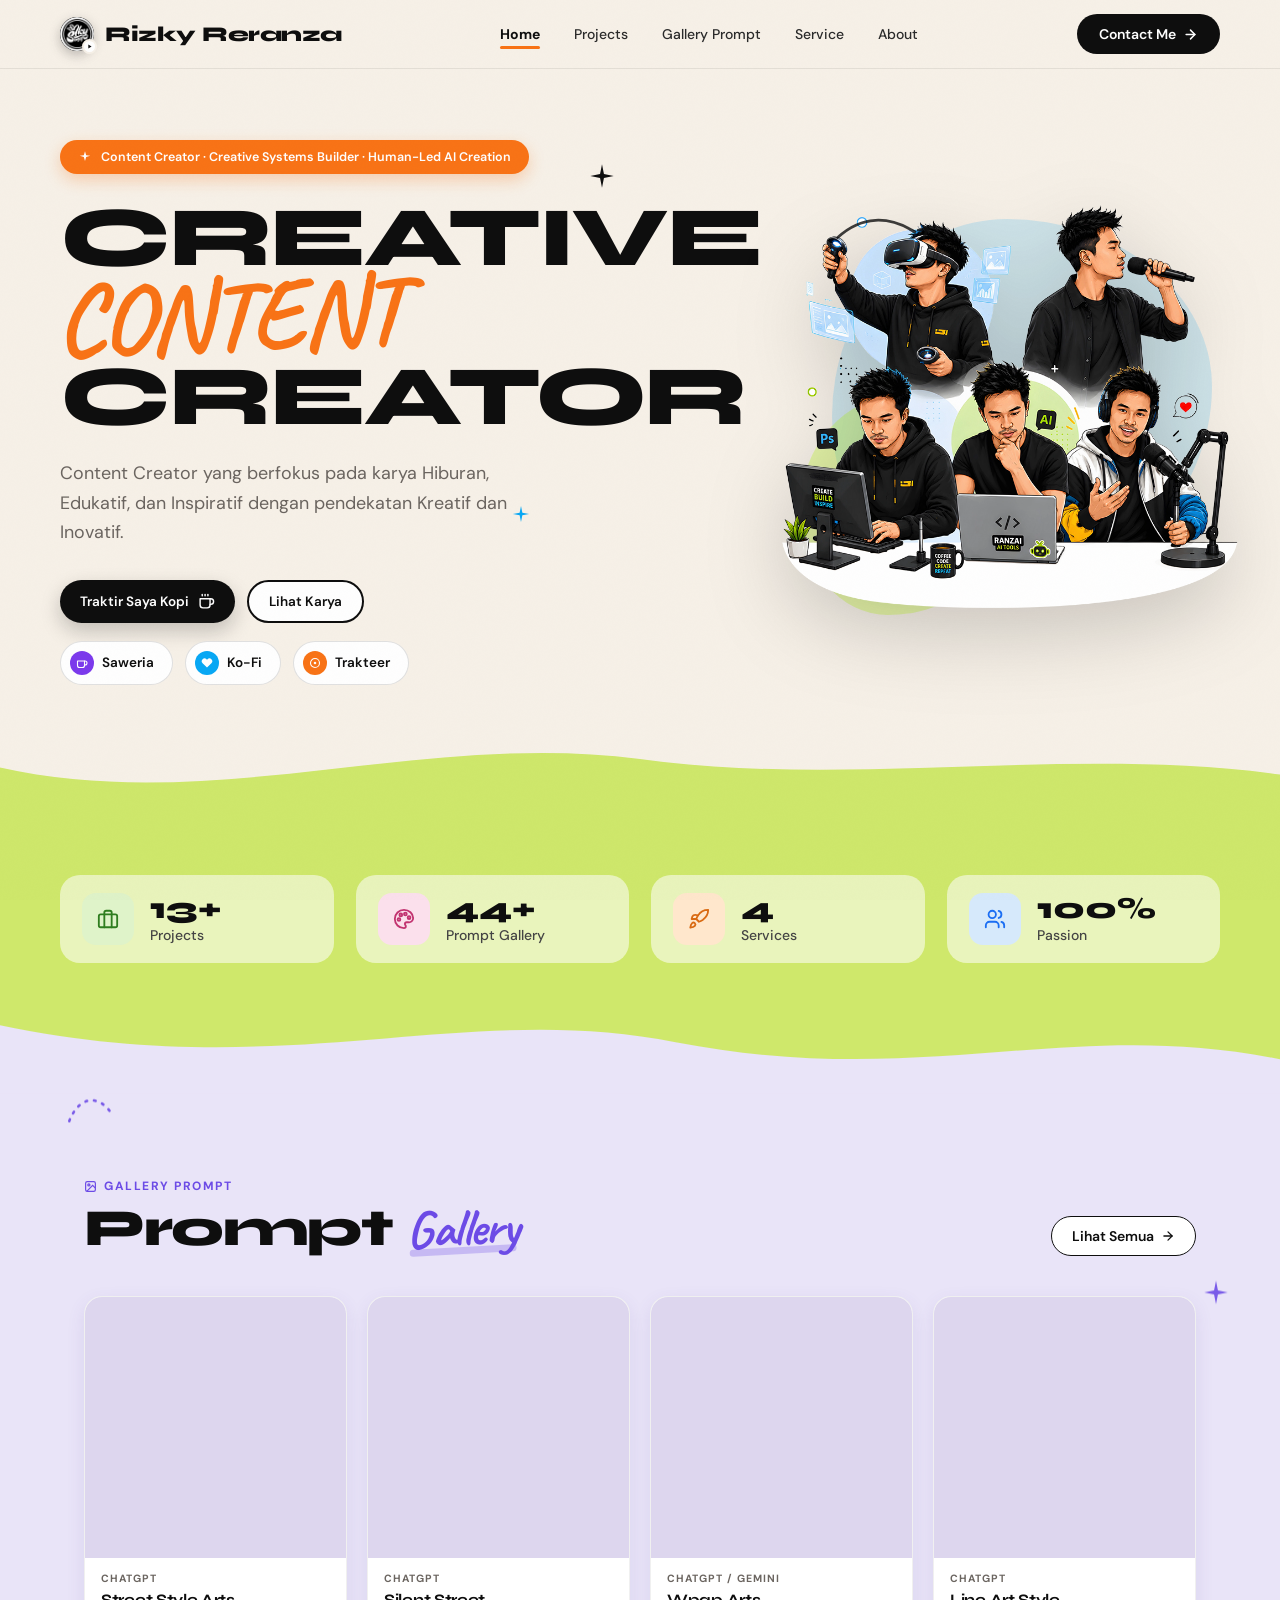
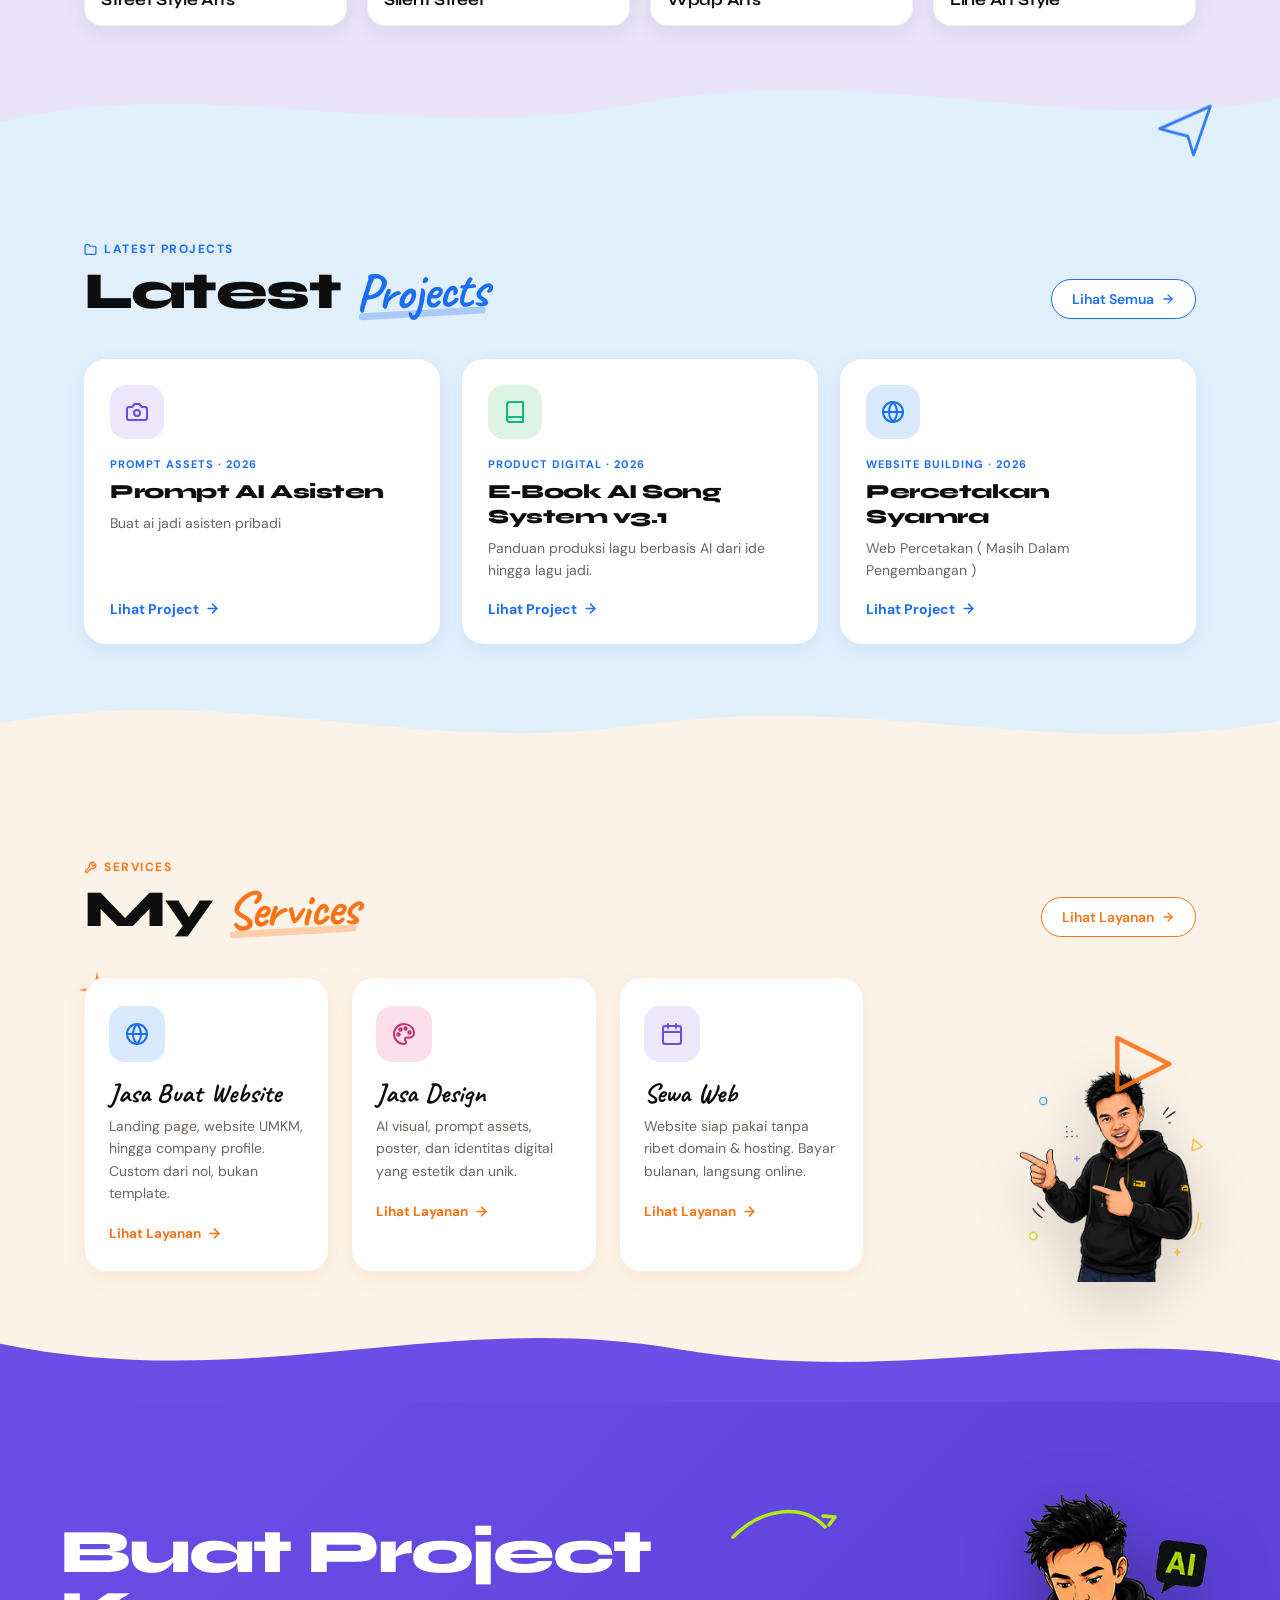
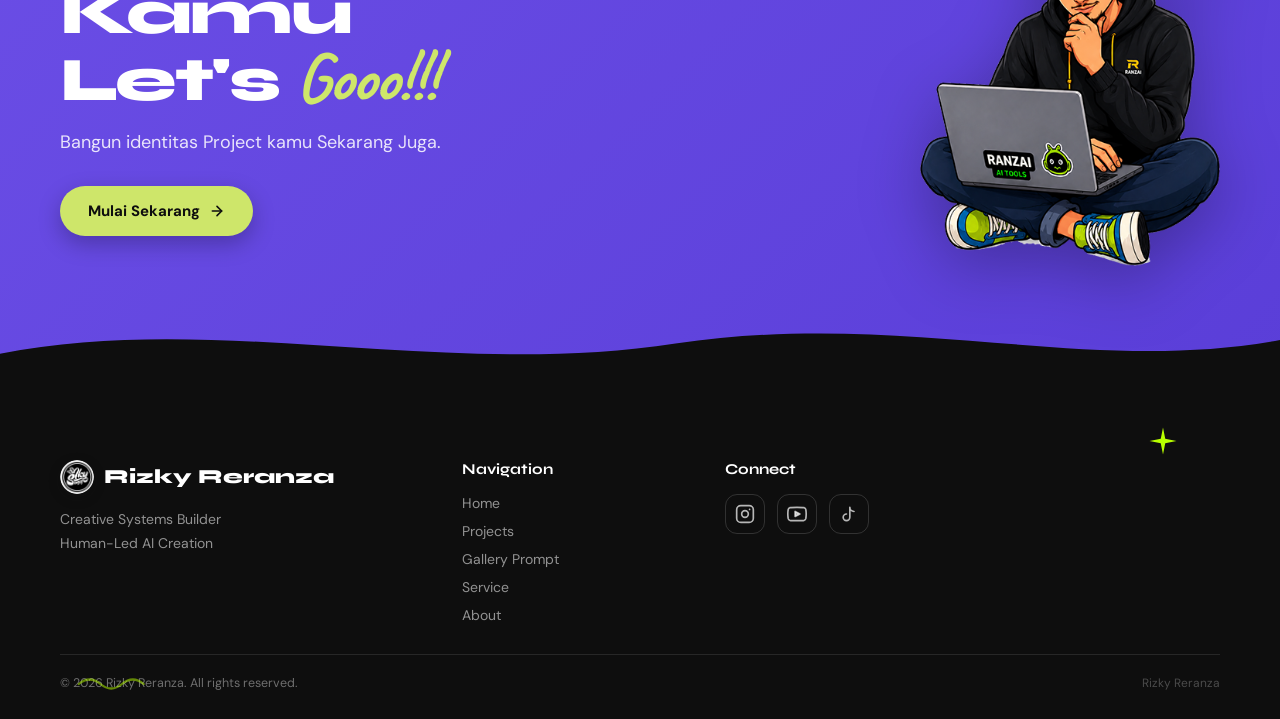
==== commit abbd1a25: "Add files via upload" ====
--- a/index.html
+++ b/index.html
@@ -258,12 +258,6 @@
       <a href="about.html">About</a>
     </div>
     <div class="footer-col">
-      <h4>Support</h4>
-      <a href="https://saweria.co/ikyshinicy" target="_blank" rel="noopener">Saweria</a>
-      <a href="https://ko-fi.com/ikyshinicy" target="_blank" rel="noopener">Ko-fi</a>
-      <a href="https://trakteer.id/ikyshinicy/tip" target="_blank" rel="noopener">Trakteer</a>
-    </div>
-    <div class="footer-col">
       <h4>Connect</h4>
       <div class="footer-social">
         <a href="https://instagram.com/ikyshinicy" target="_blank" rel="noopener" aria-label="Instagram">
@@ -278,7 +272,6 @@
       </div>
     </div>
   </div>
-  <div class="footer-support"><div id="support-section"></div></div>
   <div class="footer-bottom">
     <span id="footer-copy">© 2026 Rizky Reranza. All rights reserved.</span>
     <a href="admin.html" class="footer-admin">Rizky Reranza</a>
--- a/css/theme.css
+++ b/css/theme.css
@@ -44,7 +44,7 @@
 .brush-word {
   font-family: 'Caveat', cursive;
   font-weight: 700;
-  color: var(--lime);
+  color: var(--orange);
   display: inline-block;
   line-height: .8;
   transform: rotate(-2deg);
@@ -91,7 +91,7 @@
 nav a.active { color: var(--ink); font-weight: 700; }
 nav a.active::after {
   content: ''; position: absolute; left: 15px; right: 15px; bottom: 2px; height: 3px;
-  background: var(--lime); border-radius: 999px;
+  background: var(--orange); border-radius: 999px;
 }
 .header-right { display: flex; align-items: center; gap: 12px; }
 .nav-cta {
@@ -155,8 +155,8 @@
 }
 .hero-badge {
   display: inline-flex; align-items: center; gap: 9px; font-size: 12.5px; font-weight: 600;
-  padding: 9px 18px; background: var(--lime); color: var(--ink); border-radius: 999px;
-  box-shadow: 0 6px 16px rgba(120,180,0,.28); margin-bottom: 26px;
+  padding: 9px 18px; background: var(--orange); color: var(--white); border-radius: 999px;
+  box-shadow: 0 6px 16px rgba(249,115,22,.28); margin-bottom: 26px;
   animation: fadeUp .6s ease both;
 }
 .hero h1 {
@@ -413,8 +413,9 @@
   .blob-sky { width: 240px; height: 240px; right: 4%; }
   .blob-lime { width: 150px; height: 150px; }
   .hero-whoosh, .doodle-spark { display: none; }
+  .hero-left { min-width: 0; max-width: 100%; }
   .hero-badge { font-size: 11.5px; padding: 8px 14px; margin-bottom: 20px; }
-  .hero h1 { font-size: clamp(42px, 13vw, 72px); letter-spacing: -1.5px; }
+  .hero h1 { font-size: clamp(36px, 11.5vw, 64px); letter-spacing: -1.5px; max-width: 100%; overflow-wrap: break-word; word-break: break-word; }
   .hero-sub { max-width: 100%; margin-top: 18px; }
   .hero-actions { margin-top: 26px; }
   .btn { padding: 13px 22px; font-size: 14px; }
@@ -449,7 +450,7 @@
   .foot-star, .foot-squiggle { display: none; }
 }
 @media (max-width: 480px) {
-  .hero h1 { font-size: clamp(38px, 15vw, 60px); letter-spacing: -1px; }
+  .hero h1 { font-size: clamp(30px, 13vw, 52px); letter-spacing: -1px; }
   .stats-inner { grid-template-columns: 1fr 1fr; gap: 12px; }
   .stat-card { padding: 12px 12px; gap: 10px; flex-direction: row; }
   .stat-ic { width: 40px; height: 40px; }
